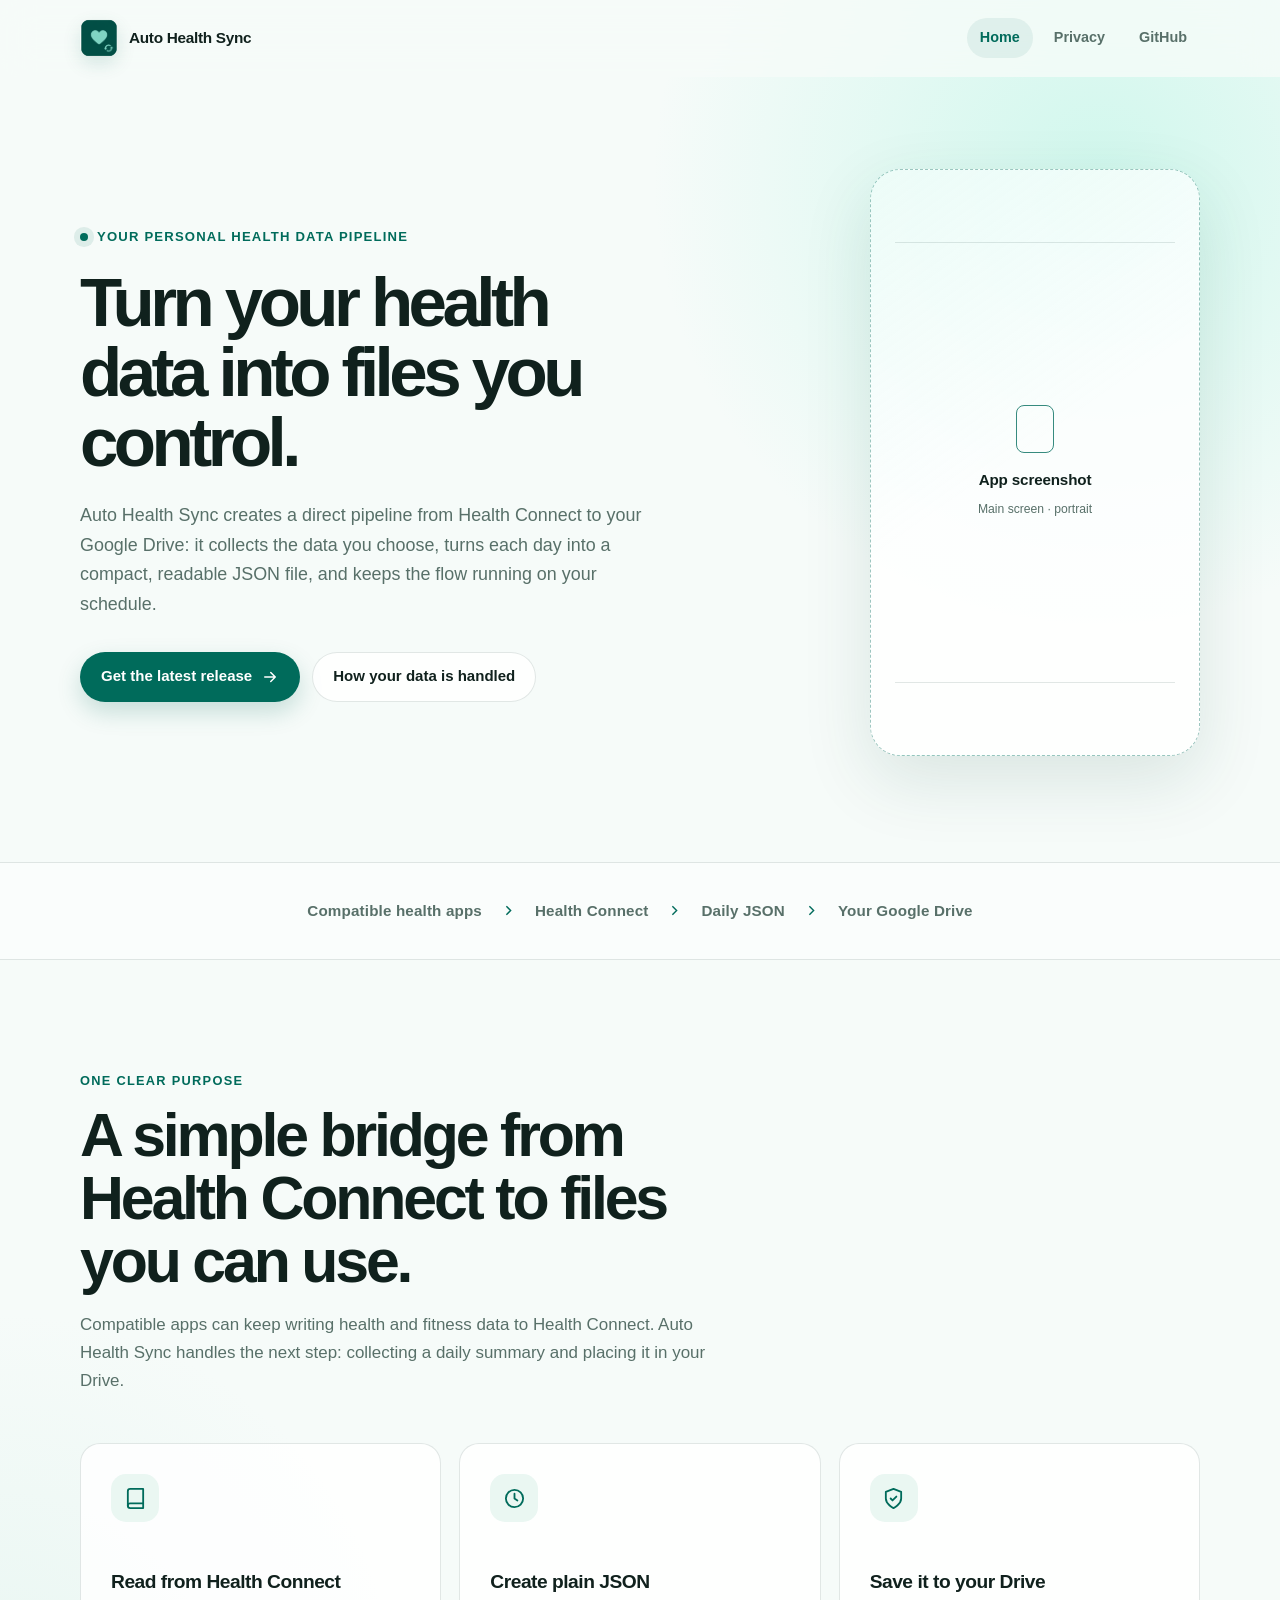
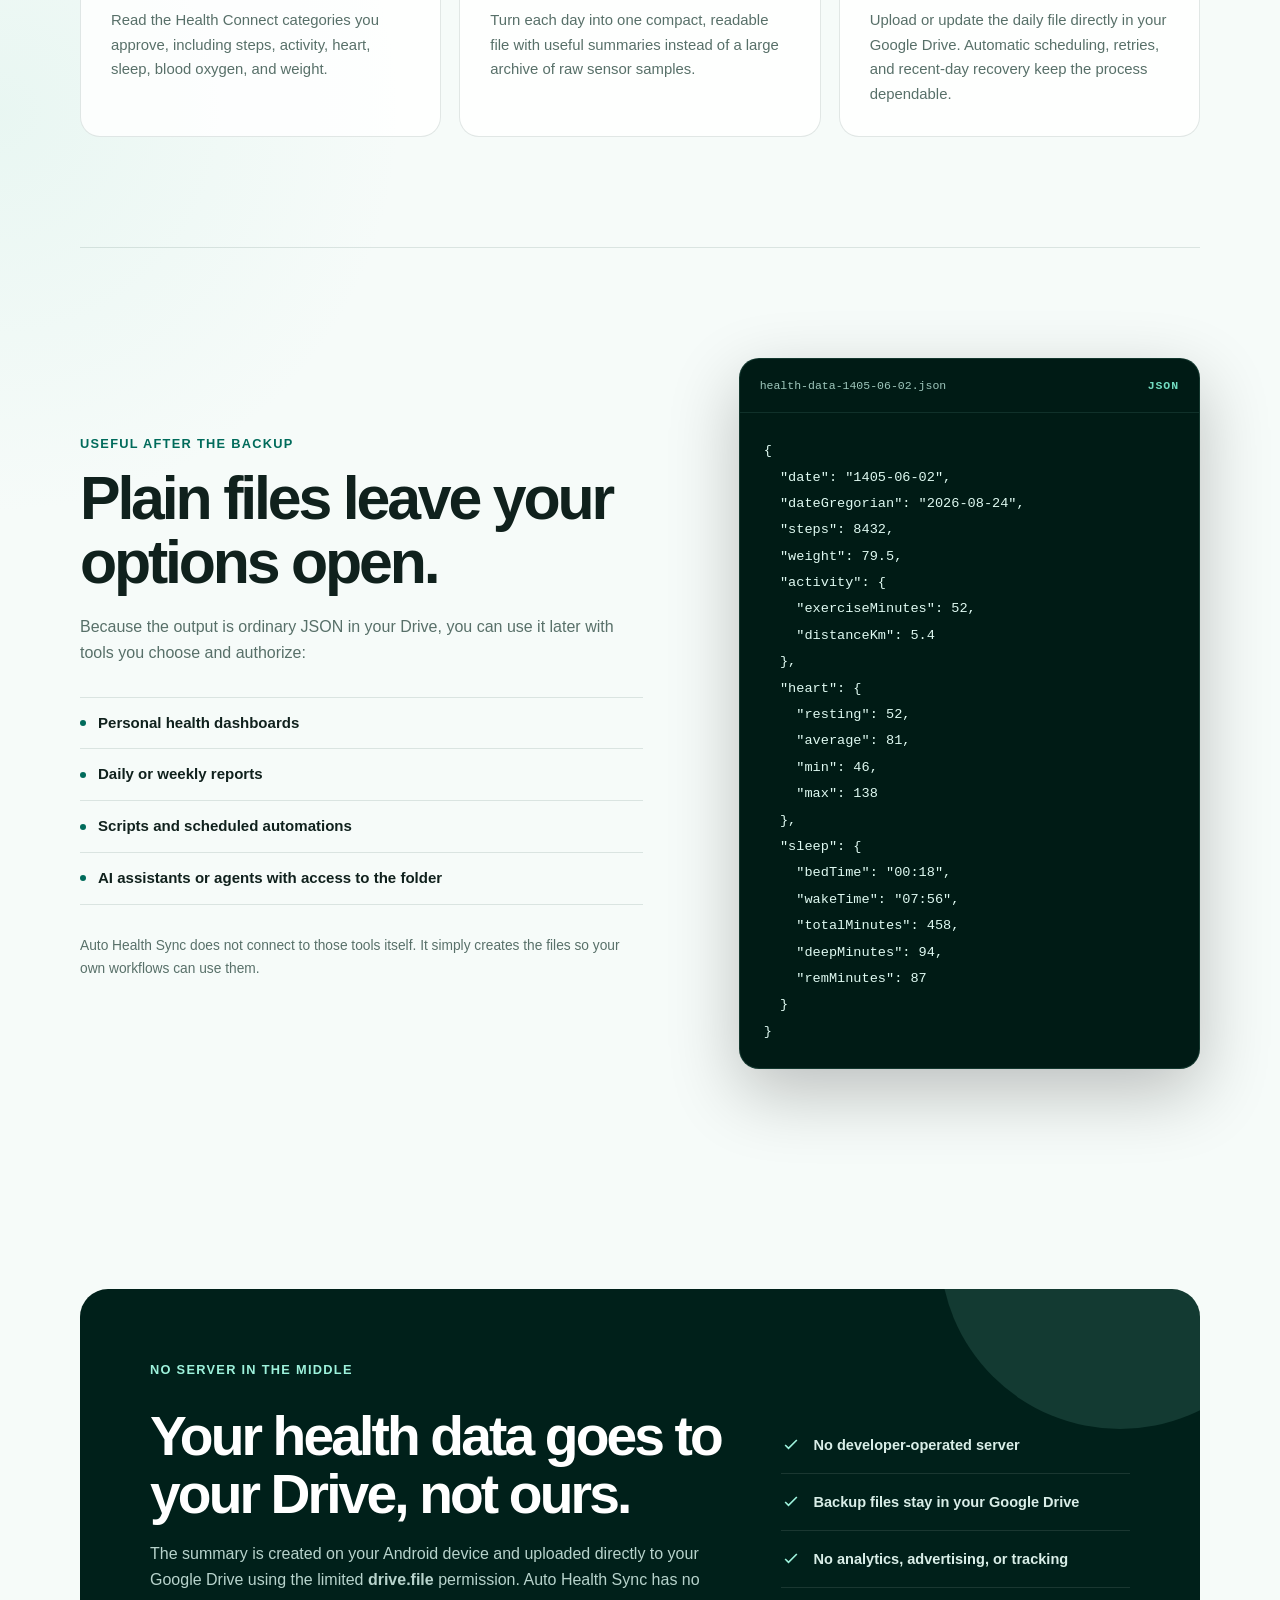
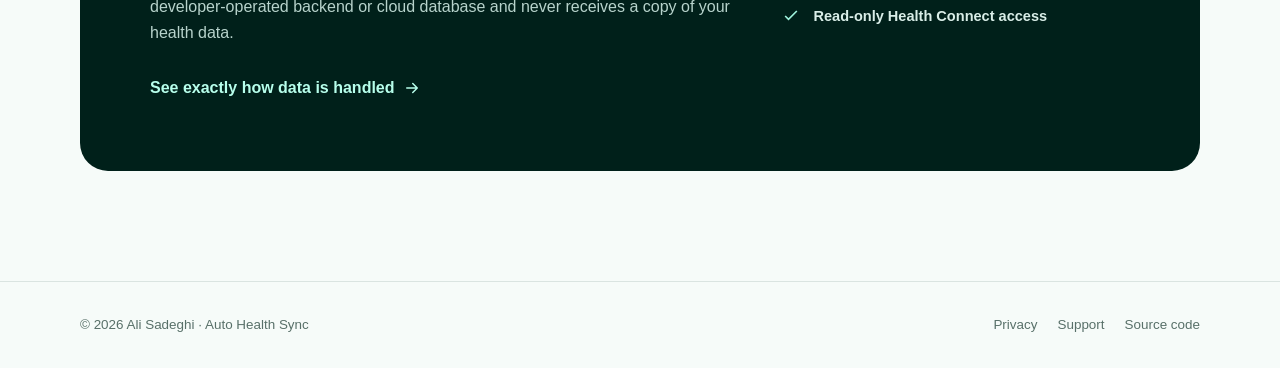
==== docs/index.html @ 701e74d9 "docs: add GitHub Pages site and public privacy policy" ====
<!doctype html>
<html lang="en">
  <head>
    <meta charset="utf-8">
    <meta name="viewport" content="width=device-width, initial-scale=1">
    <meta name="theme-color" content="#006b5b">
    <meta name="description" content="Auto Health Sync is a personal health data pipeline that turns selected Health Connect data into daily JSON files in your Google Drive.">
    <meta property="og:title" content="Auto Health Sync">
    <meta property="og:description" content="A personal health data pipeline from Health Connect to daily JSON files in your Google Drive.">
    <meta property="og:type" content="website">
    <meta property="og:url" content="https://ali-sdg90.github.io/auto-health-sync/">
    <link rel="canonical" href="https://ali-sdg90.github.io/auto-health-sync/">
    <link rel="icon" href="./assets/app-icon.png" type="image/png">
    <link rel="stylesheet" href="./assets/styles.css">
    <title>Auto Health Sync · Personal Health Data Pipeline</title>
  </head>
  <body>
    <header class="site-header">
      <nav class="nav" aria-label="Main navigation">
        <a class="brand" href="./" aria-label="Auto Health Sync home">
          <img src="./assets/app-icon.png" alt="" width="38" height="38">
          <span>Auto Health Sync</span>
        </a>
        <div class="nav-links">
          <a href="./" aria-current="page">Home</a>
          <a href="./privacy/">Privacy</a>
          <a href="https://github.com/Ali-Sdg90/auto-health-sync" target="_blank" rel="noopener noreferrer">GitHub</a>
        </div>
      </nav>
    </header>

    <main>
      <section class="hero container">
        <div class="hero-copy">
          <p class="eyebrow">Your personal health data pipeline</p>
          <h1>Turn your health data into files you control.</h1>
          <p>Auto Health Sync creates a direct pipeline from Health Connect to your Google Drive: it collects the data you choose, turns each day into a compact, readable JSON file, and keeps the flow running on your schedule.</p>
          <div class="actions">
            <a class="button button-primary" href="https://github.com/Ali-Sdg90/auto-health-sync/releases/latest">
              Get the latest release
              <svg aria-hidden="true" viewBox="0 0 24 24" fill="none" stroke="currentColor" stroke-width="2" stroke-linecap="round" stroke-linejoin="round">
                <path d="M5 12h14M13 6l6 6-6 6"/>
              </svg>
            </a>
            <a class="button button-secondary" href="./privacy/">How your data is handled</a>
          </div>
        </div>

        <div class="screenshot-stage">
          <!-- Screenshot placeholder: replace .screenshot-placeholder with a portrait PNG of the real app main screen showing Health Connect and Google Drive connected, Next Backup, Report date, Back up now, and Recent Activity. Prefer an uncropped 1080 × 2400 screenshot with no device mockup. -->
          <div class="screenshot-placeholder" role="img" aria-label="Reserved space for a future screenshot of the app's main screen">
            <div class="placeholder-content">
              <span class="placeholder-mark" aria-hidden="true"></span>
              <strong>App screenshot</strong>
              <span>Main screen · portrait</span>
            </div>
          </div>
          <!-- <p class="screenshot-caption">A real product screenshot will go here.</p> -->
        </div>
      </section>

      <div class="pipeline" aria-label="Personal health data pipeline">
        <div class="pipeline-inner container">
          <span>Compatible health apps</span>
          <svg aria-hidden="true" viewBox="0 0 24 24" fill="none" stroke="currentColor" stroke-width="2"><path d="m9 18 6-6-6-6"/></svg>
          <span>Health Connect</span>
          <svg aria-hidden="true" viewBox="0 0 24 24" fill="none" stroke="currentColor" stroke-width="2"><path d="m9 18 6-6-6-6"/></svg>
          <span>Daily JSON</span>
          <svg aria-hidden="true" viewBox="0 0 24 24" fill="none" stroke="currentColor" stroke-width="2"><path d="m9 18 6-6-6-6"/></svg>
          <span>Your Google Drive</span>
        </div>
      </div>

      <section class="section container" id="features">
        <p class="section-kicker">One clear purpose</p>
        <h2>A simple bridge from Health Connect to files you can use.</h2>
        <p class="section-lead">Compatible apps can keep writing health and fitness data to Health Connect. Auto Health Sync handles the next step: collecting a daily summary and placing it in your Drive.</p>
        <div class="feature-grid">
          <article class="feature-card">
            <span class="feature-card-icon">
              <svg aria-hidden="true" viewBox="0 0 24 24" fill="none" stroke="currentColor" stroke-width="1.9" stroke-linecap="round" stroke-linejoin="round">
                <path d="M4 19.5A2.5 2.5 0 0 1 6.5 17H20"/><path d="M6.5 2H20v20H6.5A2.5 2.5 0 0 1 4 19.5v-15A2.5 2.5 0 0 1 6.5 2Z"/>
              </svg>
            </span>
            <h3>Read from Health Connect</h3>
            <p>Read the Health Connect categories you approve, including steps, activity, heart, sleep, blood oxygen, and weight.</p>
          </article>
          <article class="feature-card">
            <span class="feature-card-icon">
              <svg aria-hidden="true" viewBox="0 0 24 24" fill="none" stroke="currentColor" stroke-width="1.9" stroke-linecap="round" stroke-linejoin="round">
                <circle cx="12" cy="12" r="9"/><path d="M12 7v5l3 2"/>
              </svg>
            </span>
            <h3>Create plain JSON</h3>
            <p>Turn each day into one compact, readable file with useful summaries instead of a large archive of raw sensor samples.</p>
          </article>
          <article class="feature-card">
            <span class="feature-card-icon">
              <svg aria-hidden="true" viewBox="0 0 24 24" fill="none" stroke="currentColor" stroke-width="1.9" stroke-linecap="round" stroke-linejoin="round">
                <path d="M12 22s8-4 8-10V5l-8-3-8 3v7c0 6 8 10 8 10Z"/><path d="m9 12 2 2 4-4"/>
              </svg>
            </span>
            <h3>Save it to your Drive</h3>
            <p>Upload or update the daily file directly in your Google Drive. Automatic scheduling, retries, and recent-day recovery keep the process dependable.</p>
          </article>
        </div>
      </section>

      <section class="section utility-section container">
        <div class="utility-grid">
          <div class="utility-copy">
            <p class="section-kicker">Useful after the backup</p>
            <h2>Plain files leave your options open.</h2>
            <p>Because the output is ordinary JSON in your Drive, you can use it later with tools you choose and authorize:</p>
            <ul class="use-list">
              <li>Personal health dashboards</li>
              <li>Daily or weekly reports</li>
              <li>Scripts and scheduled automations</li>
              <li>AI assistants or agents with access to the folder</li>
            </ul>
            <p class="utility-note">Auto Health Sync does not connect to those tools itself. It simply creates the files so your own workflows can use them.</p>
          </div>
          <div class="json-window" aria-label="Example of a daily JSON backup">
            <div class="json-window-header">
              <span>health-data-1405-06-02.json</span>
              <span>JSON</span>
            </div>
            <pre><code>{
  "date": "1405-06-02",
  "dateGregorian": "2026-08-24",
  "steps": 8432,
  "weight": 79.5,
  "activity": {
    "exerciseMinutes": 52,
    "distanceKm": 5.4
  },
  "heart": {
    "resting": 52,
    "average": 81,
    "min": 46,
    "max": 138
  },
  "sleep": {
    "bedTime": "00:18",
    "wakeTime": "07:56",
    "totalMinutes": 458,
    "deepMinutes": 94,
    "remMinutes": 87
  }
}</code></pre>
          </div>
        </div>
      </section>

      <section class="section container">
        <div class="privacy-callout">
          <div>
            <p class="section-kicker">No server in the middle</p>
            <h2>Your health data goes to your Drive, not ours.</h2>
            <p>The summary is created on your Android device and uploaded directly to your Google Drive using the limited <strong>drive.file</strong> permission. Auto Health Sync has no developer-operated backend or cloud database and never receives a copy of your health data.</p>
            <a class="text-link" href="./privacy/">
              See exactly how data is handled
              <svg aria-hidden="true" viewBox="0 0 24 24" fill="none" stroke="currentColor" stroke-width="2" stroke-linecap="round" stroke-linejoin="round">
                <path d="M5 12h14M13 6l6 6-6 6"/>
              </svg>
            </a>
          </div>
          <div class="privacy-points" aria-label="Privacy highlights">
            <div class="privacy-point">
              <svg aria-hidden="true" viewBox="0 0 24 24" fill="none" stroke="currentColor" stroke-width="2"><path d="m5 12 4 4L19 6"/></svg>
              No developer-operated server
            </div>
            <div class="privacy-point">
              <svg aria-hidden="true" viewBox="0 0 24 24" fill="none" stroke="currentColor" stroke-width="2"><path d="m5 12 4 4L19 6"/></svg>
              Backup files stay in your Google Drive
            </div>
            <div class="privacy-point">
              <svg aria-hidden="true" viewBox="0 0 24 24" fill="none" stroke="currentColor" stroke-width="2"><path d="m5 12 4 4L19 6"/></svg>
              No analytics, advertising, or tracking
            </div>
            <div class="privacy-point">
              <svg aria-hidden="true" viewBox="0 0 24 24" fill="none" stroke="currentColor" stroke-width="2"><path d="m5 12 4 4L19 6"/></svg>
              Read-only Health Connect access
            </div>
          </div>
        </div>
      </section>
    </main>

    <footer class="site-footer">
      <div class="footer-inner container">
        <span>© 2026 Ali Sadeghi · Auto Health Sync</span>
        <div class="footer-links">
          <a href="./privacy/">Privacy</a>
          <a href="mailto:ali.sdg.dev90@gmail.com">Support</a>
          <a href="https://github.com/Ali-Sdg90/auto-health-sync">Source code</a>
        </div>
      </div>
    </footer>
  </body>
</html>
---- docs/assets/styles.css ----
:root {
  color-scheme: light dark;
  --bg: #f6fbf9;
  --surface: rgba(255, 255, 255, 0.82);
  --surface-solid: #ffffff;
  --surface-soft: #eaf7f2;
  --text: #10211d;
  --muted: #587069;
  --line: rgba(16, 60, 50, 0.12);
  --primary: #006b5b;
  --primary-strong: #004f43;
  --primary-soft: #9df2dc;
  --primary-wash: rgba(0, 107, 91, 0.08);
  --ink: #00201a;
  --success: #16705e;
  --shadow: 0 24px 70px rgba(16, 72, 59, 0.12);
  --radius-lg: 28px;
  --radius-md: 20px;
  --radius-sm: 14px;
  --content: 1120px;
}

* {
  box-sizing: border-box;
}

html {
  scroll-behavior: smooth;
}

body {
  min-width: 320px;
  margin: 0;
  background:
    radial-gradient(circle at 86% 5%, rgba(157, 242, 220, 0.42), transparent 28rem),
    radial-gradient(circle at 0 48%, rgba(190, 232, 220, 0.24), transparent 25rem),
    var(--bg);
  color: var(--text);
  font-family: Inter, ui-sans-serif, -apple-system, BlinkMacSystemFont, "Segoe UI", sans-serif;
  font-size: 16px;
  line-height: 1.65;
  text-rendering: optimizeLegibility;
  -webkit-font-smoothing: antialiased;
}

a {
  color: inherit;
  text-decoration: none;
}

a:focus-visible,
button:focus-visible {
  outline: 3px solid rgba(0, 107, 91, 0.28);
  outline-offset: 3px;
}

img,
svg {
  display: block;
}

.site-header {
  position: sticky;
  z-index: 10;
  top: 0;
  border-bottom: 1px solid transparent;
  background: rgba(246, 251, 249, 0.78);
  backdrop-filter: blur(18px);
  -webkit-backdrop-filter: blur(18px);
}

.nav {
  display: flex;
  width: min(calc(100% - 40px), var(--content));
  min-height: 76px;
  margin: 0 auto;
  align-items: center;
  justify-content: space-between;
}

.brand {
  display: inline-flex;
  align-items: center;
  gap: 11px;
  font-size: 0.96rem;
  font-weight: 750;
  letter-spacing: -0.02em;
}

.brand img {
  width: 38px;
  height: 38px;
  border-radius: 11px;
  box-shadow: 0 7px 18px rgba(0, 107, 91, 0.14);
}

.nav-links {
  display: flex;
  align-items: center;
  gap: 8px;
}

.nav-links a {
  border-radius: 999px;
  color: var(--muted);
  font-size: 0.9rem;
  font-weight: 650;
  padding: 8px 13px;
  transition: background 160ms ease, color 160ms ease;
}

.nav-links a:hover,
.nav-links a[aria-current="page"] {
  background: rgba(0, 107, 91, 0.08);
  color: var(--primary);
}

main {
  overflow: clip;
}

.container {
  width: min(calc(100% - 40px), var(--content));
  margin-inline: auto;
}

.hero {
  display: grid;
  min-height: 680px;
  padding-block: 92px 106px;
  align-items: center;
  gap: 72px;
  grid-template-columns: minmax(0, 1.08fr) minmax(360px, 0.92fr);
}

.eyebrow {
  display: inline-flex;
  margin: 0 0 20px;
  align-items: center;
  gap: 9px;
  color: var(--primary);
  font-size: 0.82rem;
  font-weight: 800;
  letter-spacing: 0.09em;
  text-transform: uppercase;
}

.eyebrow::before {
  width: 8px;
  height: 8px;
  border-radius: 50%;
  background: var(--primary);
  box-shadow: 0 0 0 6px rgba(0, 107, 91, 0.1);
  content: "";
}

h1,
h2,
h3,
p {
  margin-top: 0;
}

h1 {
  max-width: 760px;
  margin-bottom: 24px;
  font-size: clamp(3.2rem, 7.1vw, 6.1rem);
  font-weight: 780;
  letter-spacing: -0.066em;
  line-height: 0.97;
}

.hero h1 {
  font-size: clamp(2.7rem, 5.4vw, 5rem);
  line-height: 1.01;
}

.hero-copy > p:not(.eyebrow) {
  max-width: 610px;
  margin-bottom: 32px;
  color: var(--muted);
  font-size: clamp(1.05rem, 1.4vw, 1.22rem);
}

.actions {
  display: flex;
  flex-wrap: wrap;
  gap: 12px;
}

.button {
  display: inline-flex;
  min-height: 50px;
  border: 1px solid transparent;
  border-radius: 999px;
  align-items: center;
  justify-content: center;
  gap: 9px;
  font-size: 0.94rem;
  font-weight: 740;
  padding: 0 20px;
  transition: transform 160ms ease, box-shadow 160ms ease, background 160ms ease;
}

.button:hover {
  transform: translateY(-2px);
}

.button-primary {
  background: var(--primary);
  box-shadow: 0 10px 24px rgba(0, 107, 91, 0.2);
  color: #ffffff;
}

.button-primary:hover {
  background: var(--primary-strong);
  box-shadow: 0 13px 28px rgba(0, 107, 91, 0.26);
}

.button-secondary {
  border-color: var(--line);
  background: var(--surface);
  color: var(--text);
}

.button svg,
.text-link svg {
  width: 18px;
  height: 18px;
}

.screenshot-stage {
  width: min(100%, 380px);
  margin-left: auto;
}

.screenshot-placeholder {
  position: relative;
  overflow: hidden;
  display: grid;
  width: min(100%, 330px);
  aspect-ratio: 9 / 16;
  margin-left: auto;
  border: 1px dashed rgba(0, 107, 91, 0.38);
  border-radius: 30px;
  background:
    linear-gradient(145deg, rgba(157, 242, 220, 0.15), transparent 48%),
    var(--surface);
  box-shadow: var(--shadow);
  place-items: center;
}

.screenshot-placeholder::before,
.screenshot-placeholder::after {
  position: absolute;
  right: 24px;
  left: 24px;
  height: 1px;
  background: var(--line);
  content: "";
}

.screenshot-placeholder::before {
  top: 72px;
}

.screenshot-placeholder::after {
  bottom: 72px;
}

.placeholder-content {
  display: grid;
  justify-items: center;
  color: var(--muted);
  gap: 7px;
  text-align: center;
}

.placeholder-mark {
  display: block;
  width: 38px;
  height: 48px;
  margin-bottom: 7px;
  border: 1.5px solid var(--primary);
  border-radius: 8px;
  opacity: 0.78;
}

.placeholder-content strong {
  color: var(--text);
  font-size: 0.95rem;
  letter-spacing: -0.01em;
}

.placeholder-content span:last-child {
  font-size: 0.76rem;
}

.screenshot-caption {
  width: min(100%, 330px);
  margin: 14px 0 0 auto;
  color: var(--muted);
  font-size: 0.76rem;
  text-align: center;
}

.pipeline {
  border-block: 1px solid var(--line);
  background: rgba(255, 255, 255, 0.36);
}

.pipeline-inner {
  display: flex;
  min-height: 96px;
  align-items: center;
  justify-content: center;
  gap: 18px;
  color: var(--muted);
  font-size: clamp(0.78rem, 1.3vw, 0.95rem);
  font-weight: 750;
  letter-spacing: 0.01em;
}

.pipeline-inner svg {
  width: 17px;
  height: 17px;
  color: var(--primary);
}

.section {
  padding-block: 110px;
}

.section-kicker {
  margin-bottom: 13px;
  color: var(--primary);
  font-size: 0.8rem;
  font-weight: 800;
  letter-spacing: 0.1em;
  text-transform: uppercase;
}

.section h2 {
  max-width: 650px;
  margin-bottom: 18px;
  font-size: clamp(2.1rem, 4.8vw, 3.8rem);
  font-weight: 760;
  letter-spacing: -0.052em;
  line-height: 1.04;
}

.section-lead {
  max-width: 640px;
  margin-bottom: 48px;
  color: var(--muted);
  font-size: 1.06rem;
}

.feature-grid {
  display: grid;
  gap: 18px;
  grid-template-columns: repeat(3, 1fr);
}

.feature-card {
  min-height: 285px;
  border: 1px solid var(--line);
  border-radius: var(--radius-md);
  background: var(--surface);
  padding: 30px;
  transition: border 160ms ease, transform 160ms ease, box-shadow 160ms ease;
}

.feature-card:hover {
  border-color: rgba(0, 107, 91, 0.24);
  box-shadow: 0 18px 44px rgba(19, 77, 64, 0.08);
  transform: translateY(-4px);
}

.feature-card-icon {
  display: grid;
  width: 48px;
  height: 48px;
  margin-bottom: 44px;
  border-radius: 15px;
  background: var(--surface-soft);
  color: var(--primary);
  place-items: center;
}

.feature-card-icon svg {
  width: 23px;
  height: 23px;
}

.feature-card h3 {
  margin-bottom: 10px;
  font-size: 1.2rem;
  letter-spacing: -0.025em;
}

.feature-card p {
  margin: 0;
  color: var(--muted);
  font-size: 0.93rem;
}

.utility-section {
  border-top: 1px solid var(--line);
}

.utility-grid {
  display: grid;
  align-items: center;
  gap: clamp(48px, 8vw, 96px);
  grid-template-columns: minmax(0, 1fr) minmax(380px, 0.82fr);
}

.utility-copy h2 {
  margin-bottom: 20px;
}

.utility-copy > p:not(.section-kicker) {
  max-width: 610px;
  color: var(--muted);
}

.use-list {
  max-width: 590px;
  margin: 30px 0;
  border-top: 1px solid var(--line);
  list-style: none;
  padding: 0;
}

.use-list li {
  display: flex;
  border-bottom: 1px solid var(--line);
  align-items: center;
  gap: 12px;
  color: var(--text);
  font-size: 0.94rem;
  font-weight: 650;
  padding: 13px 0;
}

.use-list li::before {
  width: 6px;
  height: 6px;
  flex: 0 0 auto;
  border-radius: 50%;
  background: var(--primary);
  content: "";
}

.utility-note {
  font-size: 0.86rem;
}

.json-window {
  overflow: hidden;
  border: 1px solid rgba(157, 242, 220, 0.13);
  border-radius: 20px;
  background: #001b15;
  box-shadow: 0 24px 70px rgba(0, 0, 0, 0.24);
  color: #dffaf2;
}

.json-window-header {
  display: flex;
  min-height: 54px;
  border-bottom: 1px solid rgba(157, 242, 220, 0.1);
  align-items: center;
  justify-content: space-between;
  gap: 16px;
  color: #9ec7bc;
  font-family: ui-monospace, SFMono-Regular, Menlo, Consolas, monospace;
  font-size: 0.72rem;
  padding: 0 20px;
}

.json-window-header span:last-child {
  color: #72dcc2;
  font-weight: 750;
  letter-spacing: 0.08em;
}

.json-window pre {
  overflow-x: auto;
  margin: 0;
  padding: 24px;
}

.json-window code {
  color: #dffaf2;
  font-family: ui-monospace, SFMono-Regular, Menlo, Consolas, monospace;
  font-size: 0.85rem;
  line-height: 1.75;
}

.privacy-callout {
  position: relative;
  overflow: hidden;
  display: grid;
  border-radius: var(--radius-lg);
  background: var(--ink);
  color: #effffb;
  gap: 48px;
  grid-template-columns: minmax(0, 1.25fr) minmax(300px, 0.75fr);
  padding: clamp(38px, 6vw, 70px);
}

.privacy-callout::after {
  position: absolute;
  width: 360px;
  height: 360px;
  top: -220px;
  right: -100px;
  border-radius: 50%;
  background: rgba(157, 242, 220, 0.12);
  content: "";
}

.privacy-callout .section-kicker {
  color: #9df2dc;
}

.privacy-callout h2 {
  margin-bottom: 18px;
  color: #ffffff;
  font-size: clamp(2rem, 4.5vw, 3.45rem);
}

.privacy-callout p {
  max-width: 620px;
  margin-bottom: 28px;
  color: #b7d3cc;
}

.text-link {
  display: inline-flex;
  align-items: center;
  gap: 8px;
  color: #b7ffec;
  font-weight: 760;
}

.text-link:hover {
  color: #ffffff;
}

.privacy-points {
  position: relative;
  z-index: 1;
  display: grid;
  align-content: center;
  gap: 16px;
}

.privacy-point {
  display: flex;
  border-bottom: 1px solid rgba(255, 255, 255, 0.1);
  align-items: center;
  gap: 13px;
  padding-bottom: 16px;
  color: #d9eee8;
  font-size: 0.91rem;
  font-weight: 650;
}

.privacy-point:last-child {
  border-bottom: 0;
  padding-bottom: 0;
}

.privacy-point svg {
  width: 20px;
  height: 20px;
  flex: 0 0 auto;
  color: #9df2dc;
}

.site-footer {
  border-top: 1px solid var(--line);
  padding-block: 32px;
}

.footer-inner {
  display: flex;
  align-items: center;
  justify-content: space-between;
  gap: 24px;
  color: var(--muted);
  font-size: 0.84rem;
}

.footer-links {
  display: flex;
  flex-wrap: wrap;
  gap: 20px;
}

.footer-links a:hover {
  color: var(--primary);
}

/* Privacy page */
.policy-hero {
  padding-block: 88px 58px;
  text-align: center;
}

.policy-hero .eyebrow {
  margin-inline: auto;
}

.policy-hero h1 {
  max-width: 850px;
  margin-inline: auto;
  font-size: clamp(3rem, 7vw, 5.7rem);
}

.policy-hero > p:not(.eyebrow) {
  max-width: 680px;
  margin: 0 auto 19px;
  color: var(--muted);
  font-size: 1.1rem;
}

.updated {
  color: var(--muted);
  font-size: 0.82rem;
  font-weight: 650;
}

.quick-facts {
  display: grid;
  margin: 0 auto 82px;
  border: 1px solid var(--line);
  border-radius: var(--radius-md);
  background: var(--surface);
  box-shadow: 0 16px 50px rgba(16, 72, 59, 0.07);
  grid-template-columns: repeat(4, 1fr);
}

.fact {
  border-right: 1px solid var(--line);
  padding: 25px 22px;
  text-align: center;
}

.fact:last-child {
  border-right: 0;
}

.fact strong {
  display: block;
  margin-bottom: 3px;
  font-size: 0.94rem;
  letter-spacing: -0.01em;
}

.fact span {
  color: var(--muted);
  font-size: 0.78rem;
}

.policy-layout {
  display: grid;
  padding-bottom: 112px;
  align-items: start;
  gap: 66px;
  grid-template-columns: 230px minmax(0, 720px);
  justify-content: center;
}

.policy-nav {
  position: sticky;
  top: 104px;
  display: grid;
  gap: 5px;
}

.policy-nav p {
  margin-bottom: 12px;
  color: var(--text);
  font-size: 0.76rem;
  font-weight: 800;
  letter-spacing: 0.09em;
  text-transform: uppercase;
}

.policy-nav a {
  position: relative;
  border-left: 2px solid var(--line);
  border-radius: 0 10px 10px 0;
  color: var(--muted);
  font-size: 0.83rem;
  padding: 5px 0 5px 15px;
  transition: background 160ms ease, border 160ms ease, color 160ms ease, transform 160ms ease;
}

.policy-nav a:hover,
.policy-nav a[aria-current="location"] {
  border-color: var(--primary);
  color: var(--primary);
}

.policy-nav a[aria-current="location"] {
  background: linear-gradient(90deg, var(--primary-wash), transparent 88%);
  box-shadow: inset 12px 0 24px -24px var(--primary);
  font-weight: 760;
  transform: translateX(4px);
}

.policy-content {
  min-width: 0;
}

.policy-summary {
  margin-bottom: 52px;
  border-left: 4px solid var(--primary);
  border-radius: 0 var(--radius-sm) var(--radius-sm) 0;
  background: var(--surface-soft);
  padding: 25px 28px;
}

.policy-summary p {
  margin: 0;
  color: var(--text);
  font-size: 1rem;
  font-weight: 560;
}

.policy-section {
  scroll-margin-top: 108px;
  margin-bottom: 50px;
}

.policy-section h2 {
  margin-bottom: 15px;
  font-size: clamp(1.45rem, 3vw, 2rem);
  font-weight: 760;
  letter-spacing: -0.035em;
}

.policy-section p,
.policy-section li {
  color: var(--muted);
  font-size: 0.97rem;
}

.policy-section p:last-child,
.policy-section ul:last-child {
  margin-bottom: 0;
}

.policy-section ul {
  margin: 14px 0 20px;
  padding-left: 21px;
}

.policy-section li {
  margin-bottom: 8px;
  padding-left: 4px;
}

.policy-section strong {
  color: var(--text);
}

.policy-section a,
.contact-card a {
  color: var(--primary);
  font-weight: 680;
  text-decoration: underline;
  text-decoration-color: rgba(0, 107, 91, 0.28);
  text-underline-offset: 3px;
}

.policy-section a:hover,
.contact-card a:hover {
  text-decoration-color: currentColor;
}

.contact-card {
  border: 1px solid var(--line);
  border-radius: var(--radius-md);
  background: var(--surface);
  padding: 28px;
}

.contact-card p {
  margin-bottom: 6px;
}

@media (prefers-color-scheme: dark) {
  :root {
    --bg: #020e0b;
    --surface: rgba(8, 30, 24, 0.84);
    --surface-solid: #0a211b;
    --surface-soft: #10362d;
    --text: #e7f5f0;
    --muted: #a2bab3;
    --line: rgba(196, 239, 227, 0.11);
    --primary: #72dcc2;
    --primary-strong: #9df2dc;
    --primary-soft: #165343;
    --primary-wash: rgba(114, 220, 194, 0.09);
    --ink: #001d17;
    --success: #8be8d0;
    --shadow: 0 28px 90px rgba(0, 0, 0, 0.48);
  }

  body {
    background:
      radial-gradient(ellipse 48rem 34rem at 86% -5%, rgba(18, 111, 88, 0.34), transparent 66%),
      radial-gradient(ellipse 42rem 50rem at -10% 45%, rgba(8, 77, 61, 0.18), transparent 68%),
      radial-gradient(circle at 55% 105%, rgba(24, 84, 68, 0.11), transparent 38rem),
      linear-gradient(160deg, #04140f 0%, #010c09 48%, #020f0c 100%);
  }

  .site-header {
    background: rgba(2, 14, 11, 0.82);
  }

  .button-primary {
    background: #72dcc2;
    color: #00201a;
  }

  .button-primary:hover {
    background: #9df2dc;
  }

  .screenshot-placeholder {
    border-color: rgba(114, 220, 194, 0.3);
    background:
      linear-gradient(145deg, rgba(25, 99, 80, 0.18), transparent 48%),
      rgba(8, 30, 24, 0.72);
  }

  .pipeline {
    background: rgba(14, 51, 41, 0.18);
  }

  .privacy-callout {
    border: 1px solid rgba(157, 242, 220, 0.1);
  }
}

@media (max-width: 900px) {
  .hero {
    min-height: auto;
    padding-block: 72px 90px;
    gap: 62px;
    grid-template-columns: 1fr;
  }

  .hero-copy {
    text-align: center;
  }

  .hero-copy .eyebrow,
  .hero-copy > p:not(.eyebrow) {
    margin-inline: auto;
  }

  .actions {
    justify-content: center;
  }

  .screenshot-stage {
    margin-inline: auto;
  }

  .screenshot-placeholder,
  .screenshot-caption {
    margin-inline: auto;
  }

  .feature-grid {
    grid-template-columns: 1fr;
  }

  .feature-card {
    min-height: 0;
  }

  .feature-card-icon {
    margin-bottom: 30px;
  }

  .utility-grid {
    grid-template-columns: 1fr;
  }

  .json-window {
    width: min(100%, 620px);
  }

  .privacy-callout {
    grid-template-columns: 1fr;
  }

  .quick-facts {
    grid-template-columns: repeat(2, 1fr);
  }

  .fact:nth-child(2) {
    border-right: 0;
  }

  .fact:nth-child(-n + 2) {
    border-bottom: 1px solid var(--line);
  }

  .policy-layout {
    max-width: 760px;
    grid-template-columns: 1fr;
  }

  .policy-nav {
    display: none;
  }
}

@media (max-width: 600px) {
  .nav,
  .container {
    width: min(calc(100% - 28px), var(--content));
  }

  .nav {
    min-height: 68px;
  }

  .brand span {
    display: none;
  }

  .brand img {
    width: 36px;
    height: 36px;
  }

  .nav-links {
    gap: 2px;
  }

  .nav-links a {
    font-size: 0.84rem;
    padding: 7px 10px;
  }

  .hero {
    padding-block: 58px 72px;
    gap: 50px;
  }

  .hero h1 {
    font-size: clamp(2.25rem, 10vw, 3.2rem);
    line-height: 1.05;
  }

  .button {
    width: 100%;
  }

  .pipeline-inner {
    display: grid;
    min-height: 0;
    gap: 9px;
    grid-template-columns: 1fr 1fr;
    padding-block: 20px;
  }

  .pipeline-inner span {
    border: 1px solid var(--line);
    border-radius: 10px;
    padding: 9px 8px;
    text-align: center;
  }

  .pipeline-inner svg {
    display: none;
  }

  .section {
    padding-block: 78px;
  }

  .section-lead {
    margin-bottom: 34px;
  }

  .feature-card {
    padding: 25px;
  }

  .privacy-callout {
    gap: 38px;
    border-radius: 22px;
    padding: 32px 25px;
  }

  .footer-inner {
    align-items: flex-start;
    flex-direction: column;
  }

  .policy-hero {
    padding-block: 62px 46px;
  }

  .quick-facts {
    margin-bottom: 62px;
    grid-template-columns: 1fr;
  }

  .fact,
  .fact:nth-child(2) {
    border-right: 0;
    border-bottom: 1px solid var(--line);
  }

  .fact:last-child {
    border-bottom: 0;
  }

  .policy-layout {
    padding-bottom: 78px;
  }

  .policy-summary {
    padding: 21px;
  }
}

@media (prefers-reduced-motion: reduce) {
  html {
    scroll-behavior: auto;
  }

  *,
  *::before,
  *::after {
    scroll-behavior: auto !important;
    transition-duration: 0.01ms !important;
  }
}
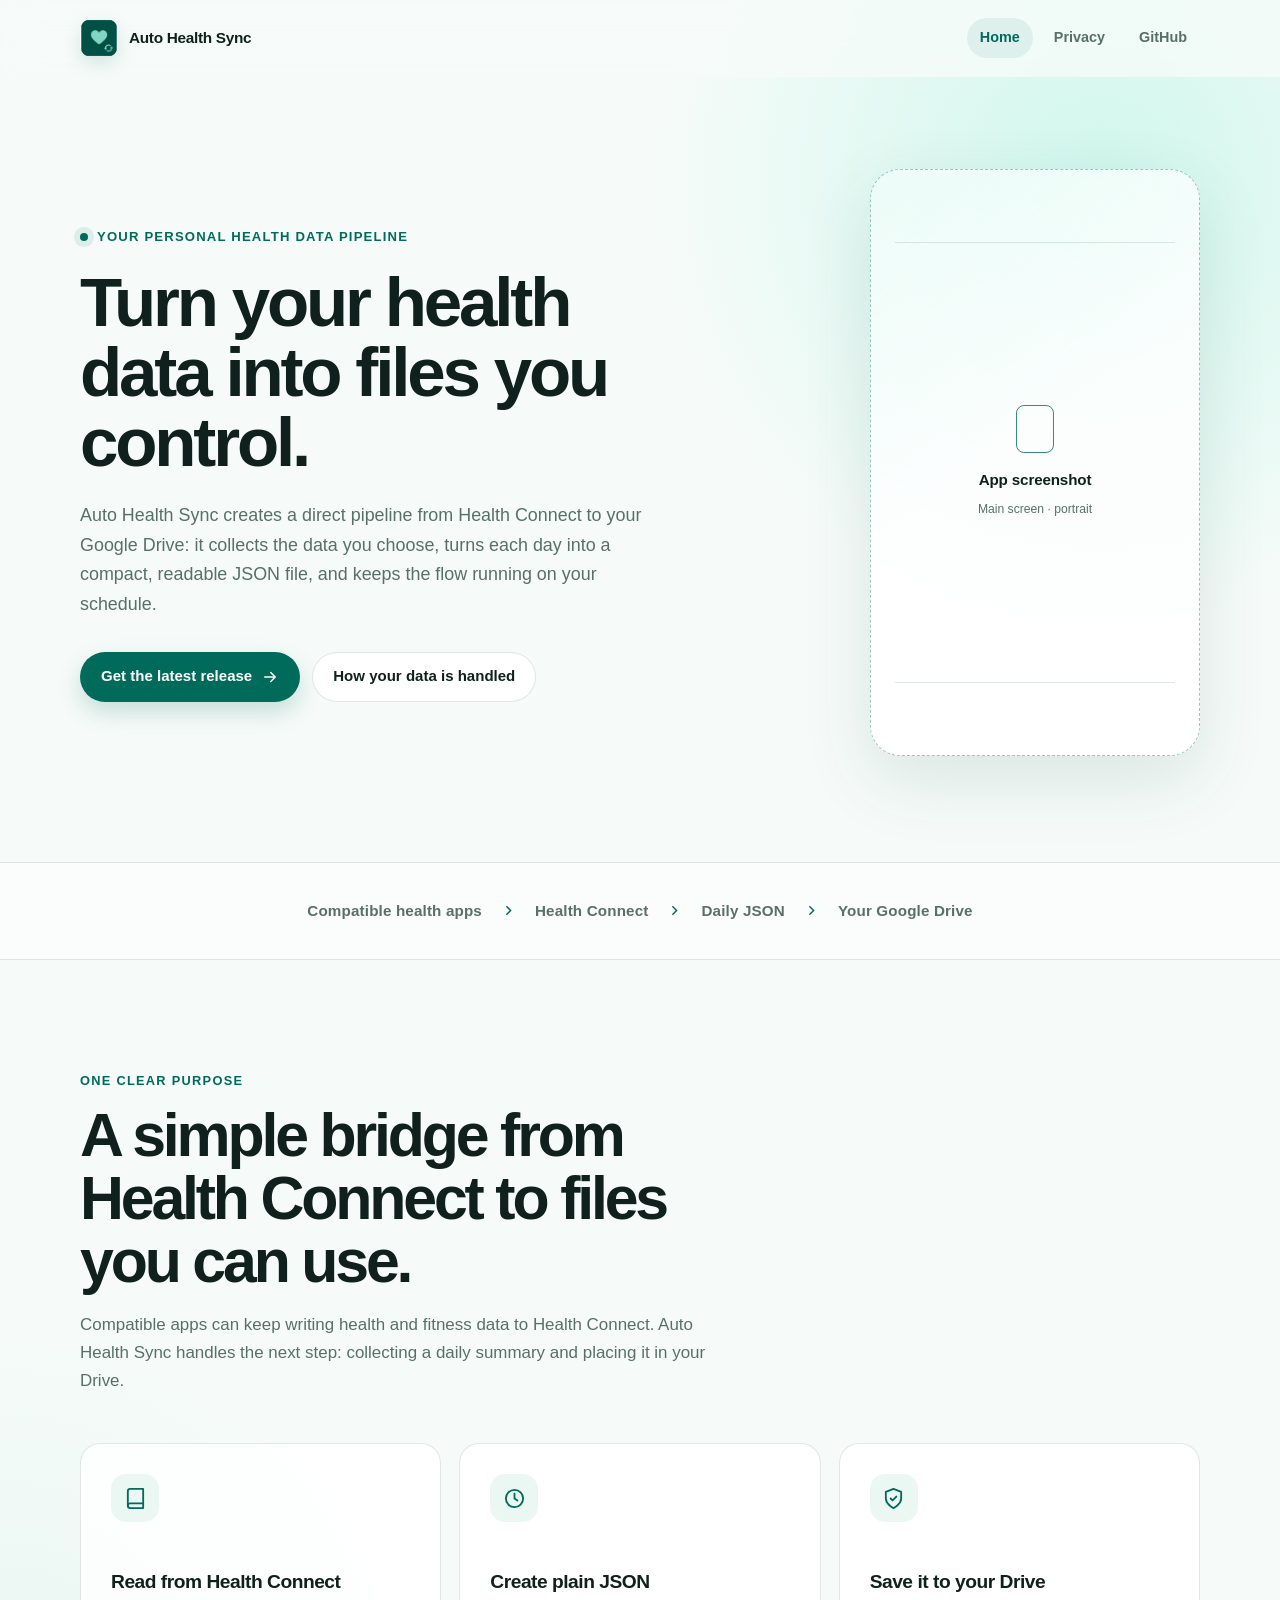
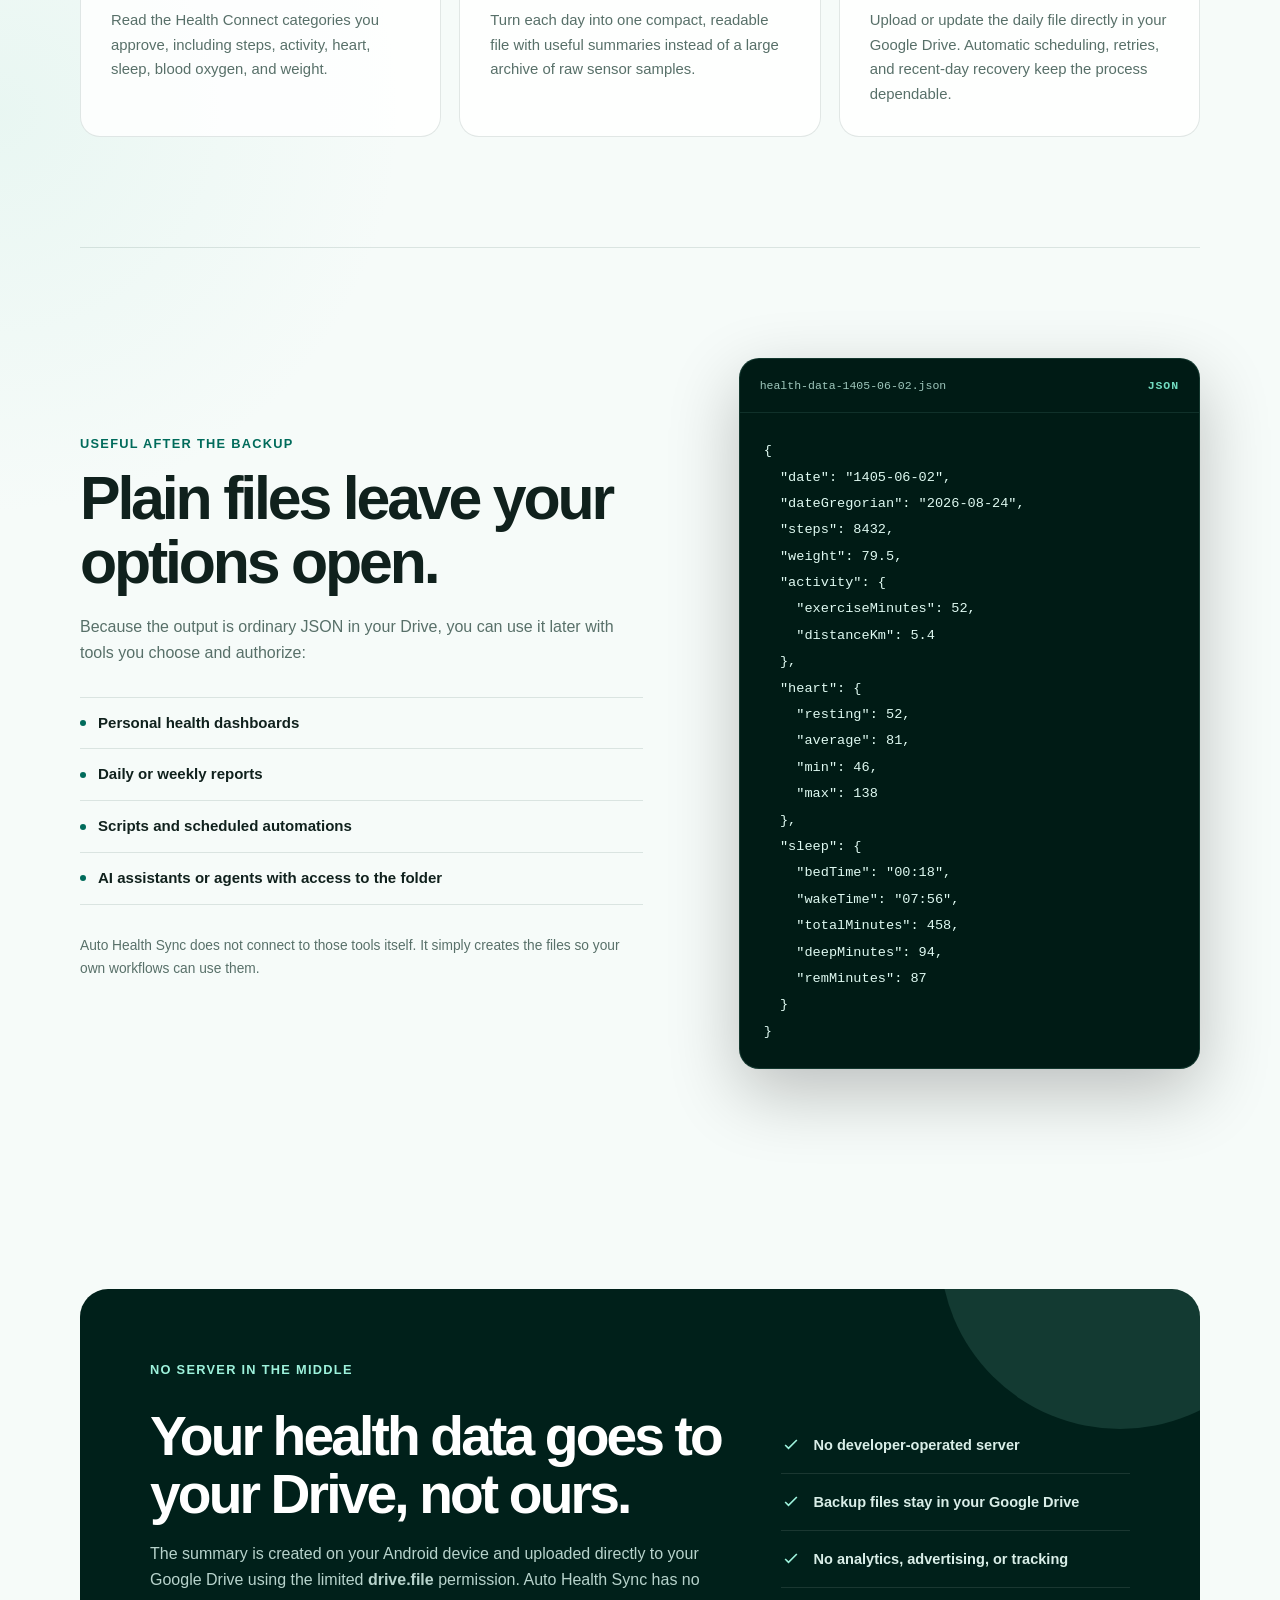
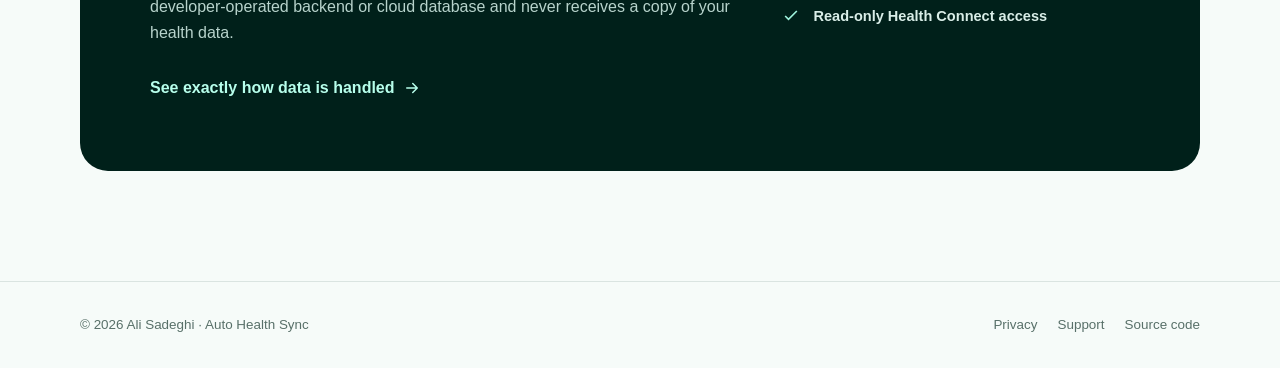
==== commit b089dc47: "docs: improve project SEO" ====
--- a/docs/index.html
+++ b/docs/index.html
@@ -6,19 +6,65 @@
     <meta name="theme-color" content="#006b5b">
     <meta name="description" content="Auto Health Sync is a personal health data pipeline that turns selected Health Connect data into daily JSON files in your Google Drive.">
     <meta property="og:title" content="Auto Health Sync">
+    <meta property="og:site_name" content="Auto Health Sync">
     <meta property="og:description" content="A personal health data pipeline from Health Connect to daily JSON files in your Google Drive.">
     <meta property="og:type" content="website">
-    <meta property="og:url" content="https://ali-sdg90.github.io/auto-health-sync/">
-    <link rel="canonical" href="https://ali-sdg90.github.io/auto-health-sync/">
-    <link rel="icon" href="./assets/app-icon.png" type="image/png">
+    <meta property="og:url" content="https://ali-sdg.is-a.dev/auto-health-sync/">
+    <meta property="og:image" content="https://ali-sdg.is-a.dev/auto-health-sync/assets/og-image.jpg">
+    <meta property="og:image:type" content="image/jpeg">
+    <meta property="og:image:width" content="1200">
+    <meta property="og:image:height" content="630">
+    <meta property="og:image:alt" content="Auto Health Sync personal health data pipeline">
+    <link rel="canonical" href="https://ali-sdg.is-a.dev/auto-health-sync/">
+    <link rel="icon" href="./assets/app-icon.webp" type="image/webp">
     <link rel="stylesheet" href="./assets/styles.css">
+    <link rel="describedby" href="/auto-health-sync/llms.txt">
+    <script type="application/ld+json">
+      {
+        "@context": "https://schema.org",
+        "@graph": [
+          {
+            "@type": "MobileApplication",
+            "@id": "https://ali-sdg.is-a.dev/auto-health-sync/#app",
+            "name": "Auto Health Sync",
+            "description": "A personal health data pipeline that turns selected Health Connect data into daily JSON files in the user's Google Drive.",
+            "url": "https://ali-sdg.is-a.dev/auto-health-sync/",
+            "image": "https://ali-sdg.is-a.dev/auto-health-sync/assets/og-image.jpg",
+            "operatingSystem": "Android",
+            "applicationCategory": "HealthApplication",
+            "author": {
+              "@type": "Person",
+              "name": "Ali Sadeghi",
+              "url": "https://ali-sdg.is-a.dev/"
+            },
+            "downloadUrl": "https://github.com/Ali-Sdg90/auto-health-sync/releases/latest",
+            "isAccessibleForFree": true,
+            "offers": {
+              "@type": "Offer",
+              "price": "0",
+              "priceCurrency": "USD",
+              "url": "https://github.com/Ali-Sdg90/auto-health-sync/releases/latest"
+            }
+          },
+          {
+            "@type": "SoftwareSourceCode",
+            "name": "Auto Health Sync source code",
+            "codeRepository": "https://github.com/Ali-Sdg90/auto-health-sync",
+            "programmingLanguage": "Kotlin",
+            "targetProduct": {
+              "@id": "https://ali-sdg.is-a.dev/auto-health-sync/#app"
+            }
+          }
+        ]
+      }
+    </script>
     <title>Auto Health Sync · Personal Health Data Pipeline</title>
   </head>
   <body>
     <header class="site-header">
       <nav class="nav" aria-label="Main navigation">
         <a class="brand" href="./" aria-label="Auto Health Sync home">
-          <img src="./assets/app-icon.png" alt="" width="38" height="38">
+          <img src="./assets/app-icon.webp" alt="" width="38" height="38">
           <span>Auto Health Sync</span>
         </a>
         <div class="nav-links">
--- a/docs/assets/styles.css
+++ b/docs/assets/styles.css
@@ -130,7 +130,7 @@
   padding-block: 92px 106px;
   align-items: center;
   gap: 72px;
-  grid-template-columns: minmax(0, 1.08fr) minmax(360px, 0.92fr);
+  grid-template-columns: minmax(0, 1.2fr) minmax(360px, 0.92fr);
 }
 
 .eyebrow {
@@ -166,7 +166,7 @@
   margin-bottom: 24px;
   font-size: clamp(3.2rem, 7.1vw, 6.1rem);
   font-weight: 780;
-  letter-spacing: -0.066em;
+  letter-spacing: -0.046em;
   line-height: 0.97;
 }
 
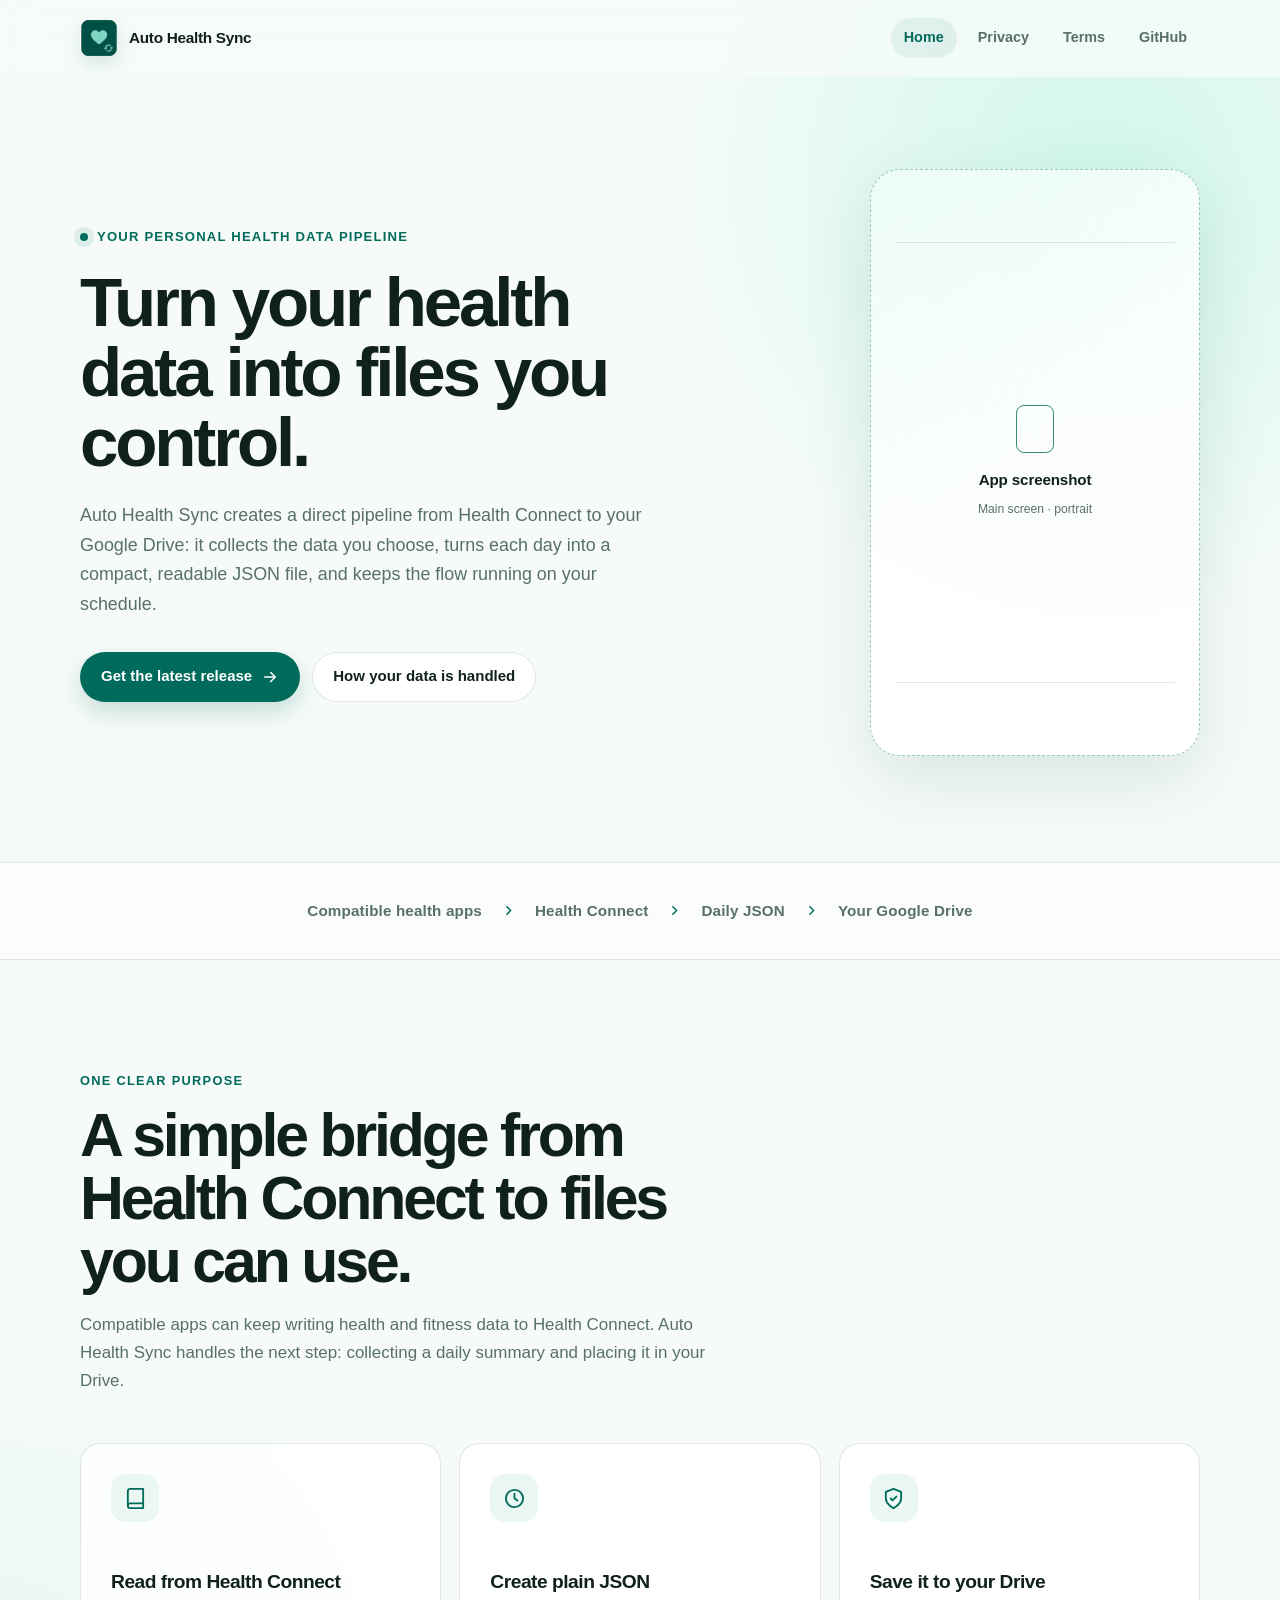
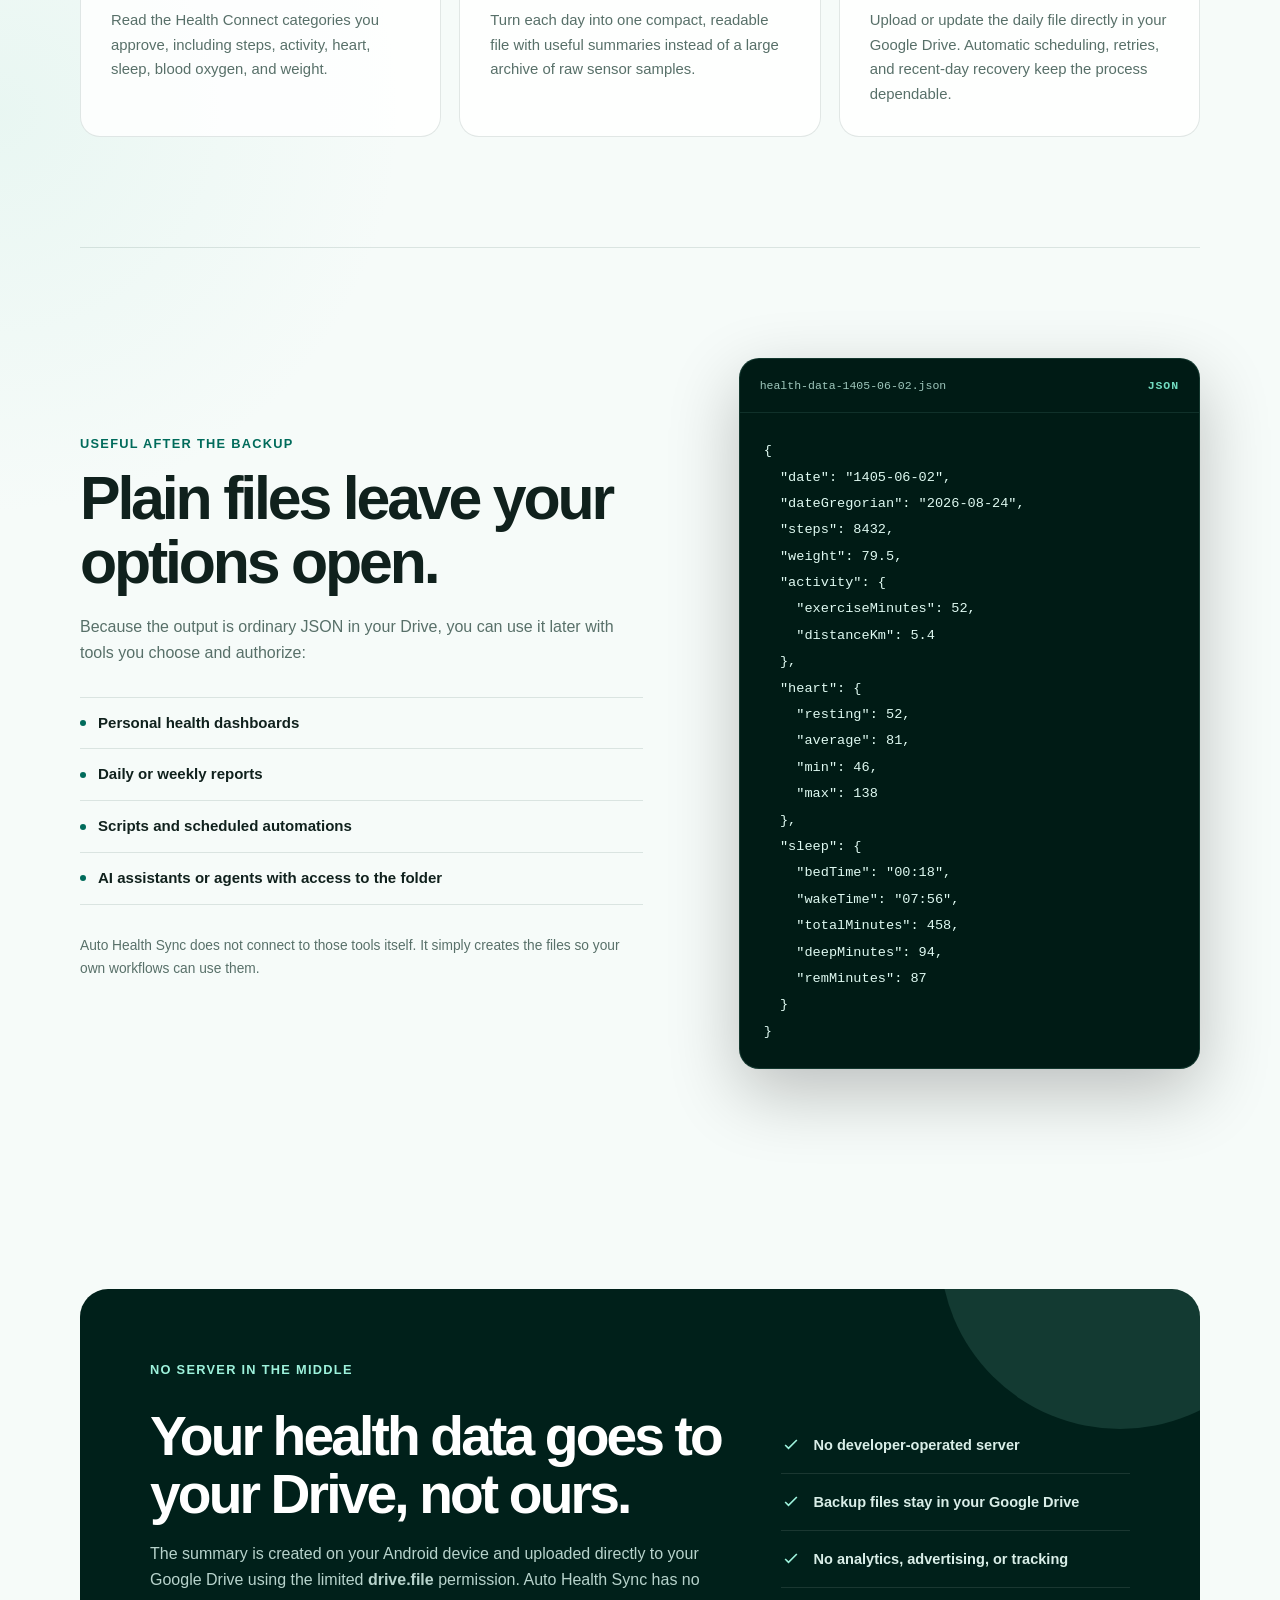
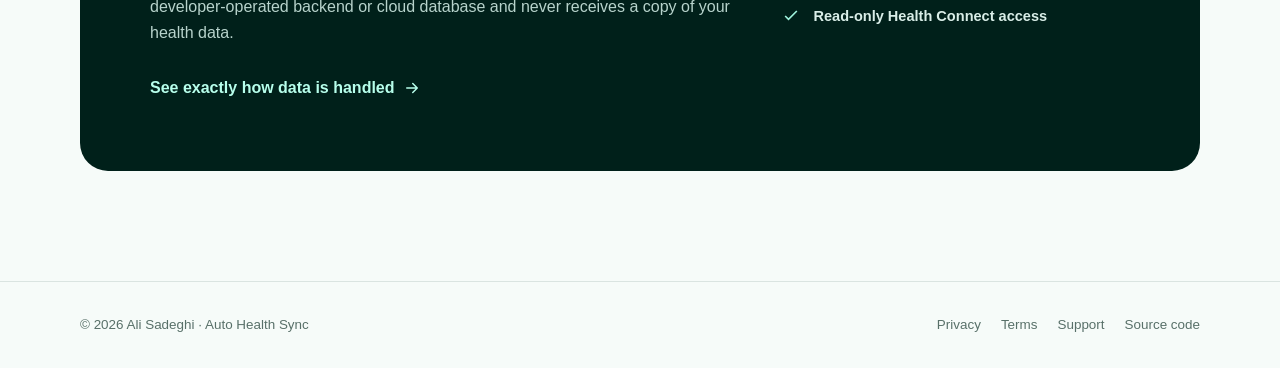
==== commit 6d513c2a: "docs: add term of service page to project" ====
--- a/docs/index.html
+++ b/docs/index.html
@@ -70,6 +70,7 @@
         <div class="nav-links">
           <a href="./" aria-current="page">Home</a>
           <a href="./privacy/">Privacy</a>
+          <a href="./terms/">Terms</a>
           <a href="https://github.com/Ali-Sdg90/auto-health-sync" target="_blank" rel="noopener noreferrer">GitHub</a>
         </div>
       </nav>
@@ -238,6 +239,7 @@
         <span>© 2026 Ali Sadeghi · Auto Health Sync</span>
         <div class="footer-links">
           <a href="./privacy/">Privacy</a>
+          <a href="./terms/">Terms</a>
           <a href="mailto:ali.sdg.dev90@gmail.com">Support</a>
           <a href="https://github.com/Ali-Sdg90/auto-health-sync">Source code</a>
         </div>
--- a/docs/assets/styles.css
+++ b/docs/assets/styles.css
@@ -604,7 +604,7 @@
   color: var(--primary);
 }
 
-/* Privacy page */
+/* Policy pages */
 .policy-hero {
   padding-block: 88px 58px;
   text-align: center;
@@ -950,7 +950,7 @@
 
   .nav-links a {
     font-size: 0.84rem;
-    padding: 7px 10px;
+    padding: 7px;
   }
 
   .hero {
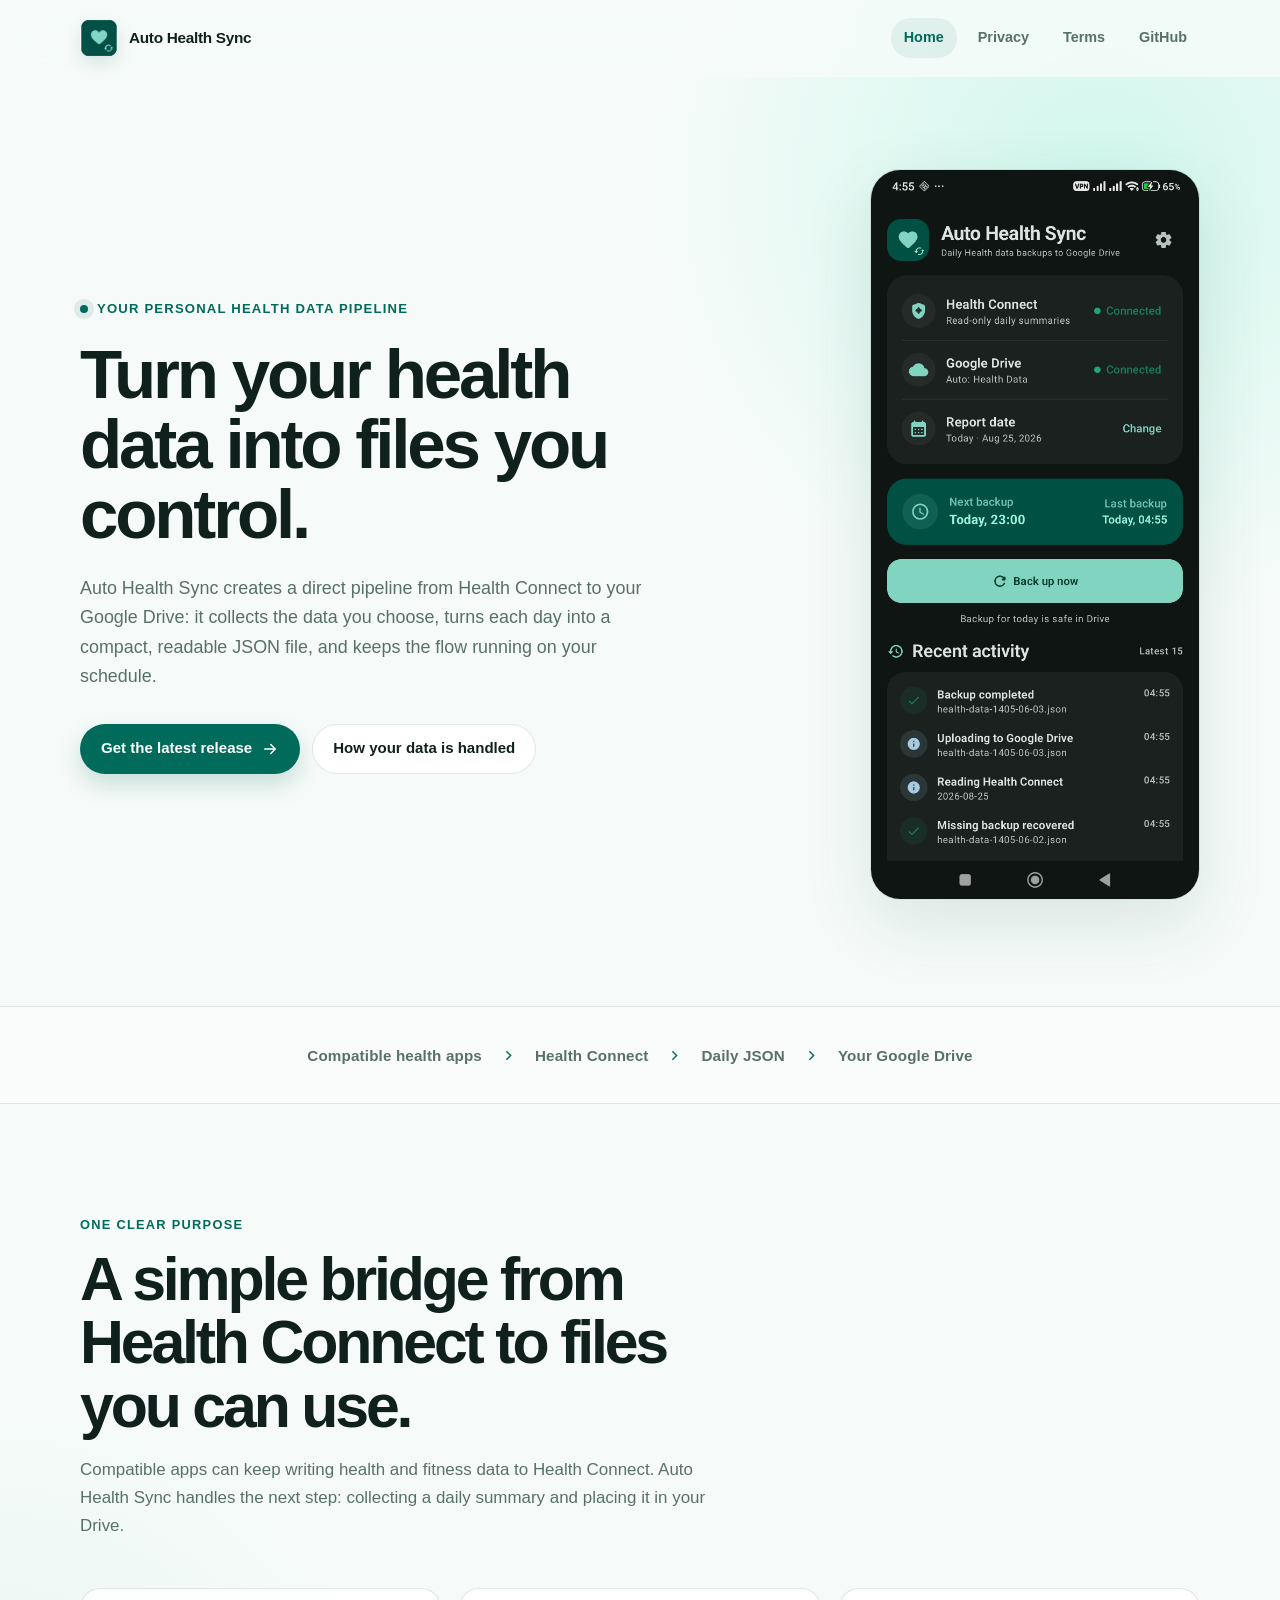
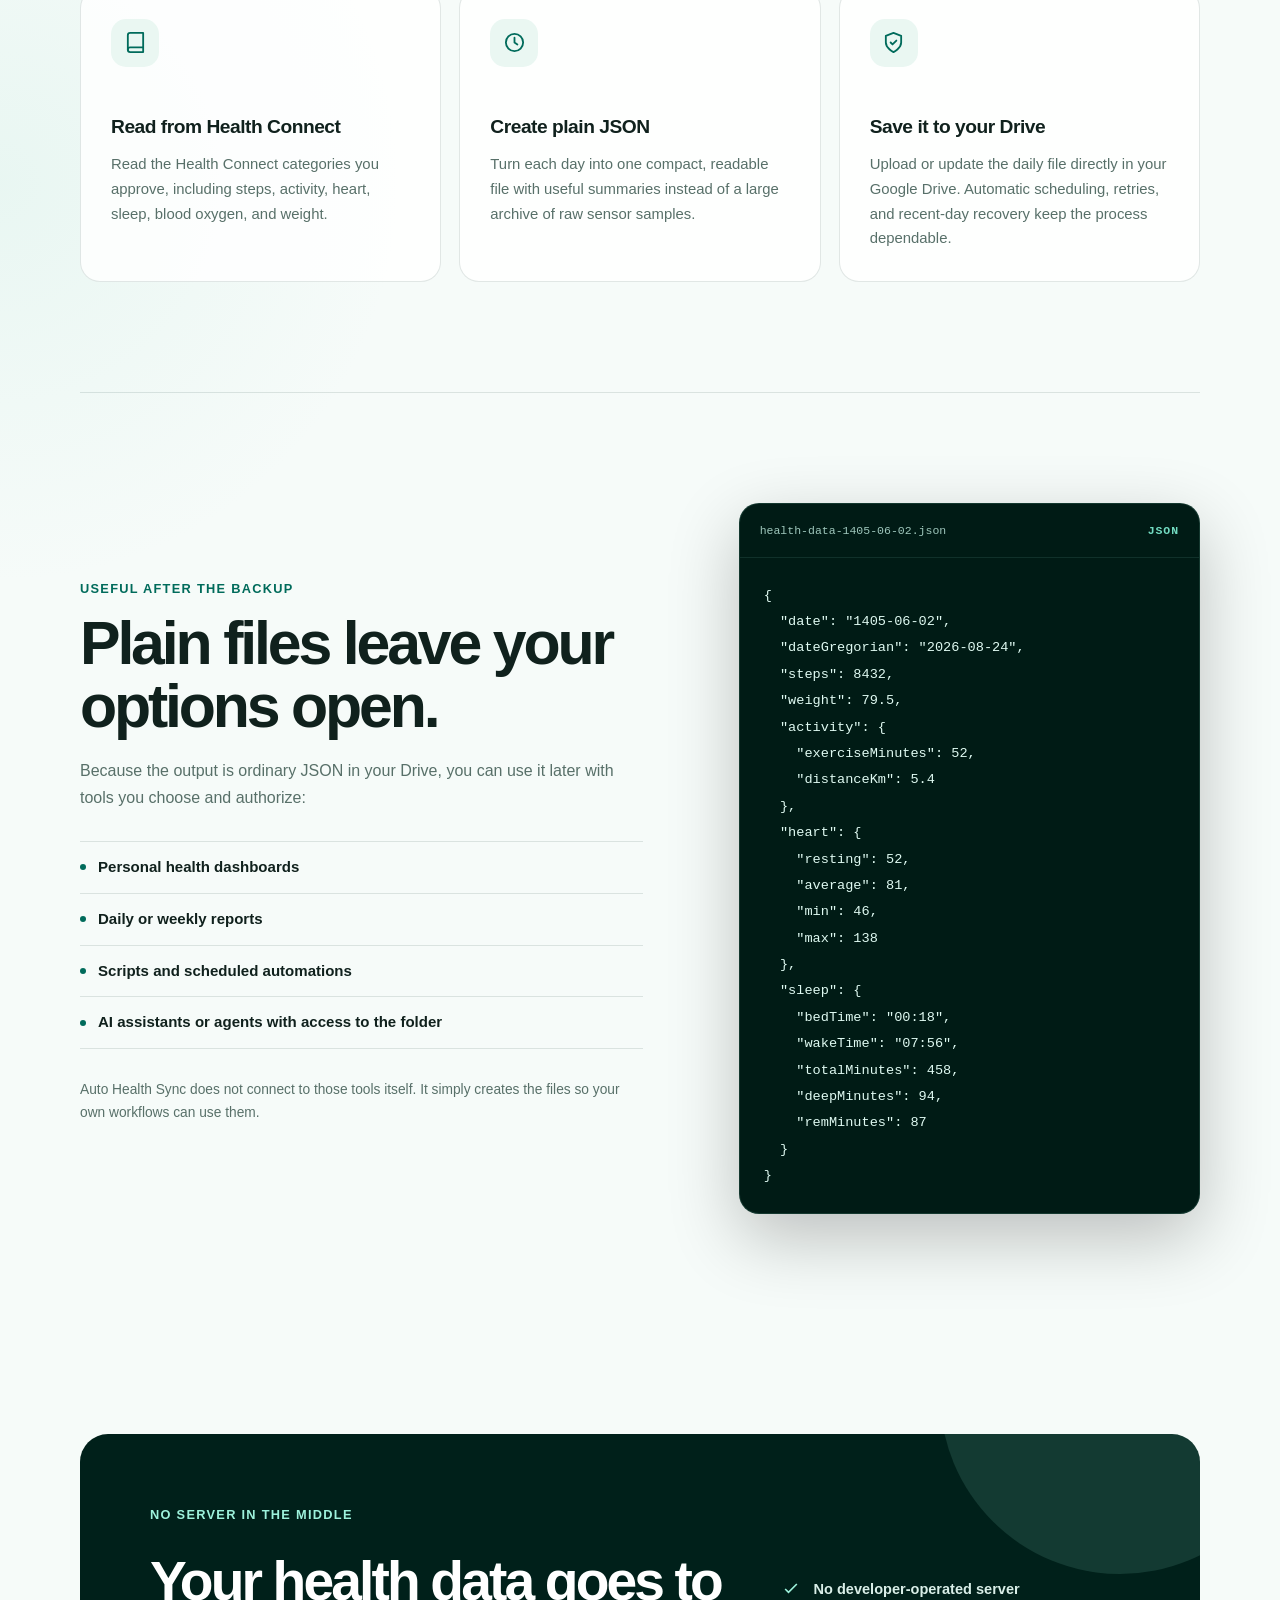
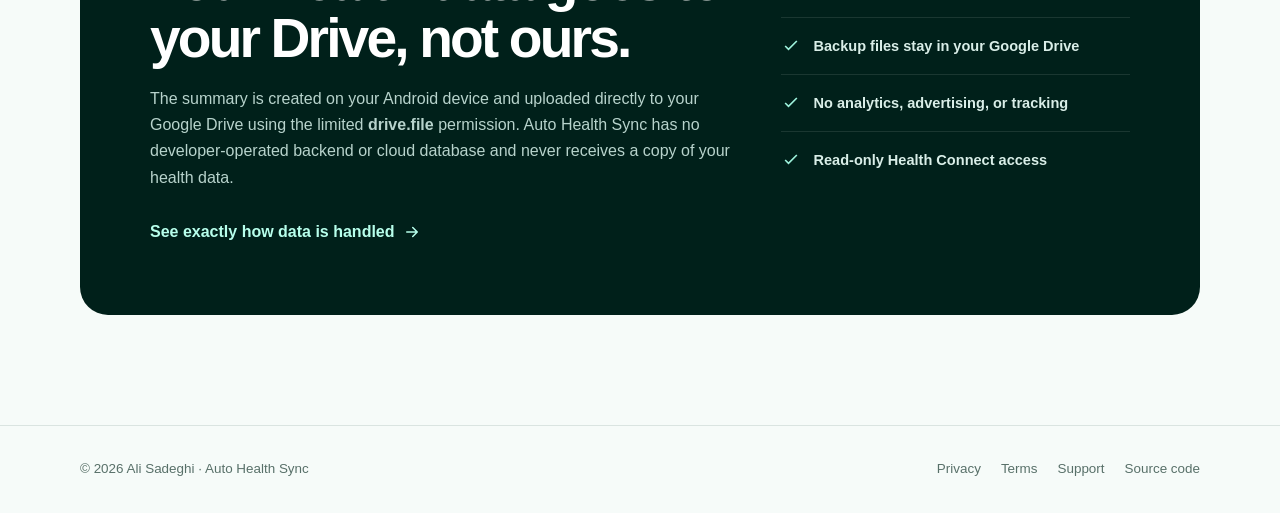
==== commit 47b347af: "docs: add intro animation for sections in pages, add gallery images" ====
--- a/docs/index.html
+++ b/docs/index.html
@@ -19,6 +19,7 @@
     <link rel="icon" href="./assets/app-icon.webp" type="image/webp">
     <link rel="stylesheet" href="./assets/styles.css">
     <link rel="describedby" href="/auto-health-sync/llms.txt">
+    <script src="./assets/home.js" defer></script>
     <script type="application/ld+json">
       {
         "@context": "https://schema.org",
@@ -30,6 +31,7 @@
             "description": "A personal health data pipeline that turns selected Health Connect data into daily JSON files in the user's Google Drive.",
             "url": "https://ali-sdg.is-a.dev/auto-health-sync/",
             "image": "https://ali-sdg.is-a.dev/auto-health-sync/assets/og-image.jpg",
+            "screenshot": "https://ali-sdg.is-a.dev/auto-health-sync/assets/gallery/app-screenshot-2.jpg",
             "operatingSystem": "Android",
             "applicationCategory": "HealthApplication",
             "author": {
@@ -94,19 +96,19 @@
         </div>
 
         <div class="screenshot-stage">
-          <!-- Screenshot placeholder: replace .screenshot-placeholder with a portrait PNG of the real app main screen showing Health Connect and Google Drive connected, Next Backup, Report date, Back up now, and Recent Activity. Prefer an uncropped 1080 × 2400 screenshot with no device mockup. -->
-          <div class="screenshot-placeholder" role="img" aria-label="Reserved space for a future screenshot of the app's main screen">
-            <div class="placeholder-content">
-              <span class="placeholder-mark" aria-hidden="true"></span>
-              <strong>App screenshot</strong>
-              <span>Main screen · portrait</span>
-            </div>
-          </div>
-          <!-- <p class="screenshot-caption">A real product screenshot will go here.</p> -->
-        </div>
-      </section>
-
-      <div class="pipeline" aria-label="Personal health data pipeline">
+          <img
+            class="app-screenshot"
+            src="./assets/gallery/app-screenshot-2.jpg"
+            alt="Auto Health Sync main screen showing connected Health Connect and Google Drive services, backup schedule, and recent activity"
+            width="1220"
+            height="2712"
+            decoding="async"
+            fetchpriority="high"
+          >
+        </div>
+      </section>
+
+      <div class="pipeline" data-reveal="compact" aria-label="Personal health data pipeline">
         <div class="pipeline-inner container">
           <span>Compatible health apps</span>
           <svg aria-hidden="true" viewBox="0 0 24 24" fill="none" stroke="currentColor" stroke-width="2"><path d="m9 18 6-6-6-6"/></svg>
@@ -118,7 +120,7 @@
         </div>
       </div>
 
-      <section class="section container" id="features">
+      <section class="section container" id="features" data-reveal>
         <p class="section-kicker">One clear purpose</p>
         <h2>A simple bridge from Health Connect to files you can use.</h2>
         <p class="section-lead">Compatible apps can keep writing health and fitness data to Health Connect. Auto Health Sync handles the next step: collecting a daily summary and placing it in your Drive.</p>
@@ -153,7 +155,7 @@
         </div>
       </section>
 
-      <section class="section utility-section container">
+      <section class="section utility-section container" data-reveal>
         <div class="utility-grid">
           <div class="utility-copy">
             <p class="section-kicker">Useful after the backup</p>
@@ -199,7 +201,7 @@
         </div>
       </section>
 
-      <section class="section container">
+      <section class="section container" data-reveal>
         <div class="privacy-callout">
           <div>
             <p class="section-kicker">No server in the middle</p>
--- a/docs/assets/styles.css
+++ b/docs/assets/styles.css
@@ -234,66 +234,14 @@
   margin-left: auto;
 }
 
-.screenshot-placeholder {
-  position: relative;
-  overflow: hidden;
-  display: grid;
+.app-screenshot {
+  display: block;
   width: min(100%, 330px);
-  aspect-ratio: 9 / 16;
+  height: auto;
   margin-left: auto;
-  border: 1px dashed rgba(0, 107, 91, 0.38);
+  border: 1px solid var(--line);
   border-radius: 30px;
-  background:
-    linear-gradient(145deg, rgba(157, 242, 220, 0.15), transparent 48%),
-    var(--surface);
   box-shadow: var(--shadow);
-  place-items: center;
-}
-
-.screenshot-placeholder::before,
-.screenshot-placeholder::after {
-  position: absolute;
-  right: 24px;
-  left: 24px;
-  height: 1px;
-  background: var(--line);
-  content: "";
-}
-
-.screenshot-placeholder::before {
-  top: 72px;
-}
-
-.screenshot-placeholder::after {
-  bottom: 72px;
-}
-
-.placeholder-content {
-  display: grid;
-  justify-items: center;
-  color: var(--muted);
-  gap: 7px;
-  text-align: center;
-}
-
-.placeholder-mark {
-  display: block;
-  width: 38px;
-  height: 48px;
-  margin-bottom: 7px;
-  border: 1.5px solid var(--primary);
-  border-radius: 8px;
-  opacity: 0.78;
-}
-
-.placeholder-content strong {
-  color: var(--text);
-  font-size: 0.95rem;
-  letter-spacing: -0.01em;
-}
-
-.placeholder-content span:last-child {
-  font-size: 0.76rem;
 }
 
 .screenshot-caption {
@@ -628,6 +576,7 @@
 }
 
 .updated {
+  display: inline-block;
   color: var(--muted);
   font-size: 0.82rem;
   font-weight: 650;
@@ -792,6 +741,108 @@
 
 .contact-card p {
   margin-bottom: 6px;
+}
+
+@media (prefers-reduced-motion: no-preference) {
+  @keyframes intro-rise {
+    from {
+      opacity: 0;
+      transform: translateY(14px);
+    }
+
+    to {
+      opacity: 1;
+      transform: translateY(0);
+    }
+  }
+
+  @keyframes intro-header {
+    from {
+      opacity: 0;
+      transform: translateY(-7px);
+    }
+
+    to {
+      opacity: 1;
+      transform: translateY(0);
+    }
+  }
+
+  @keyframes intro-screenshot {
+    from {
+      opacity: 0;
+      transform: translate3d(18px, 10px, 0) scale(0.985);
+    }
+
+    to {
+      opacity: 1;
+      transform: translate3d(0, 0, 0) scale(1);
+    }
+  }
+
+  .site-header {
+    animation: intro-header 480ms cubic-bezier(0.22, 1, 0.36, 1) both;
+  }
+
+  .hero-copy > .eyebrow,
+  .hero-copy > h1,
+  .hero-copy > p:not(.eyebrow),
+  .hero-copy > .actions,
+  .policy-hero > h1,
+  .policy-hero > p,
+  .policy-hero > .updated,
+  .quick-facts,
+  .policy-layout {
+    animation: intro-rise 680ms cubic-bezier(0.22, 1, 0.36, 1) both;
+  }
+
+  .hero-copy > .eyebrow {
+    animation-delay: 70ms;
+  }
+
+  .hero-copy > h1,
+  .policy-hero > h1 {
+    animation-delay: 130ms;
+  }
+
+  .hero-copy > p:not(.eyebrow),
+  .policy-hero > p {
+    animation-delay: 190ms;
+  }
+
+  .hero-copy > .actions,
+  .policy-hero > .updated {
+    animation-delay: 250ms;
+  }
+
+  .app-screenshot {
+    animation: intro-screenshot 780ms cubic-bezier(0.22, 1, 0.36, 1) 160ms both;
+  }
+
+  .quick-facts {
+    animation-delay: 300ms;
+  }
+
+  .policy-layout {
+    animation-delay: 370ms;
+  }
+
+  .reveal-ready [data-reveal] {
+    opacity: 0;
+    transform: translateY(26px);
+    transition:
+      opacity 820ms cubic-bezier(0.22, 1, 0.36, 1),
+      transform 820ms cubic-bezier(0.22, 1, 0.36, 1);
+  }
+
+  .reveal-ready [data-reveal="compact"] {
+    transform: translateY(14px);
+  }
+
+  .reveal-ready [data-reveal].is-visible {
+    opacity: 1;
+    transform: translateY(0);
+  }
 }
 
 @media (prefers-color-scheme: dark) {
@@ -833,13 +884,6 @@
     background: #9df2dc;
   }
 
-  .screenshot-placeholder {
-    border-color: rgba(114, 220, 194, 0.3);
-    background:
-      linear-gradient(145deg, rgba(25, 99, 80, 0.18), transparent 48%),
-      rgba(8, 30, 24, 0.72);
-  }
-
   .pipeline {
     background: rgba(14, 51, 41, 0.18);
   }
@@ -874,7 +918,7 @@
     margin-inline: auto;
   }
 
-  .screenshot-placeholder,
+  .app-screenshot,
   .screenshot-caption {
     margin-inline: auto;
   }
@@ -1045,6 +1089,8 @@
   *,
   *::before,
   *::after {
+    animation-duration: 0.01ms !important;
+    animation-iteration-count: 1 !important;
     scroll-behavior: auto !important;
     transition-duration: 0.01ms !important;
   }
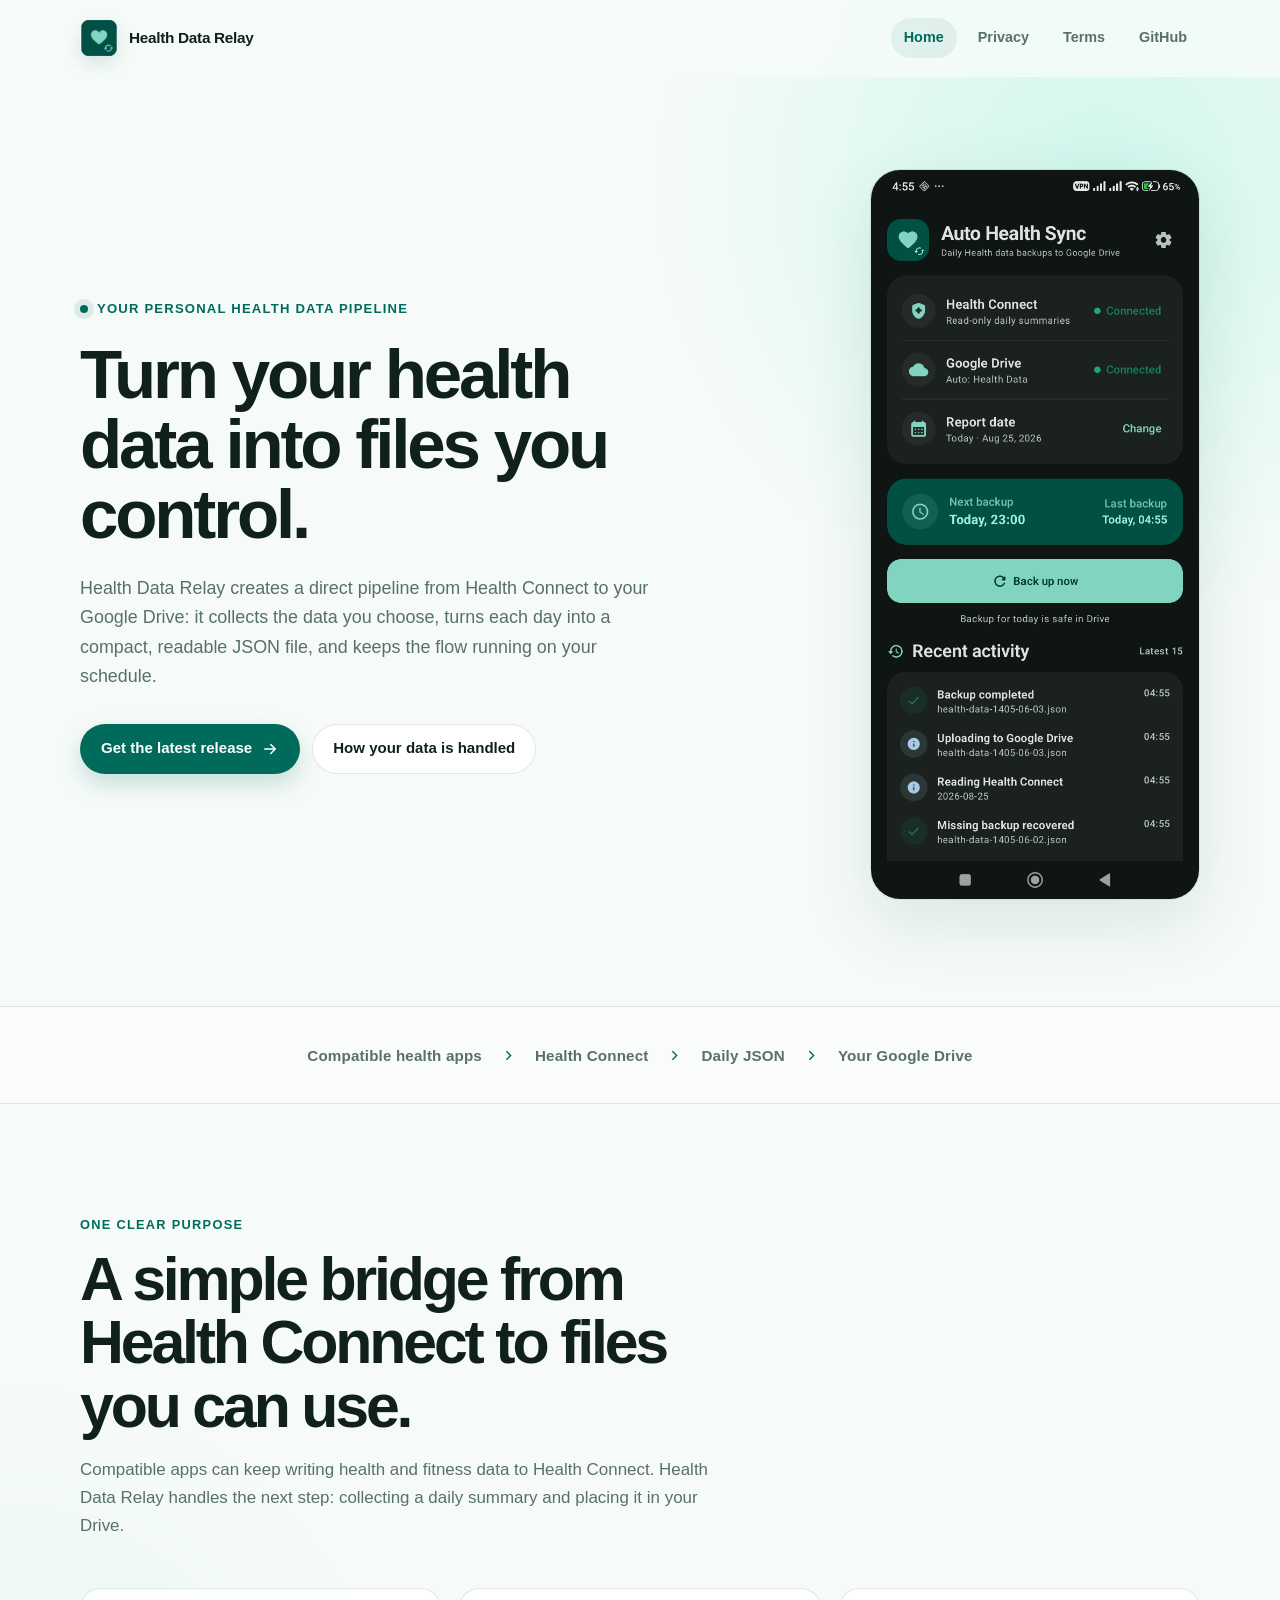
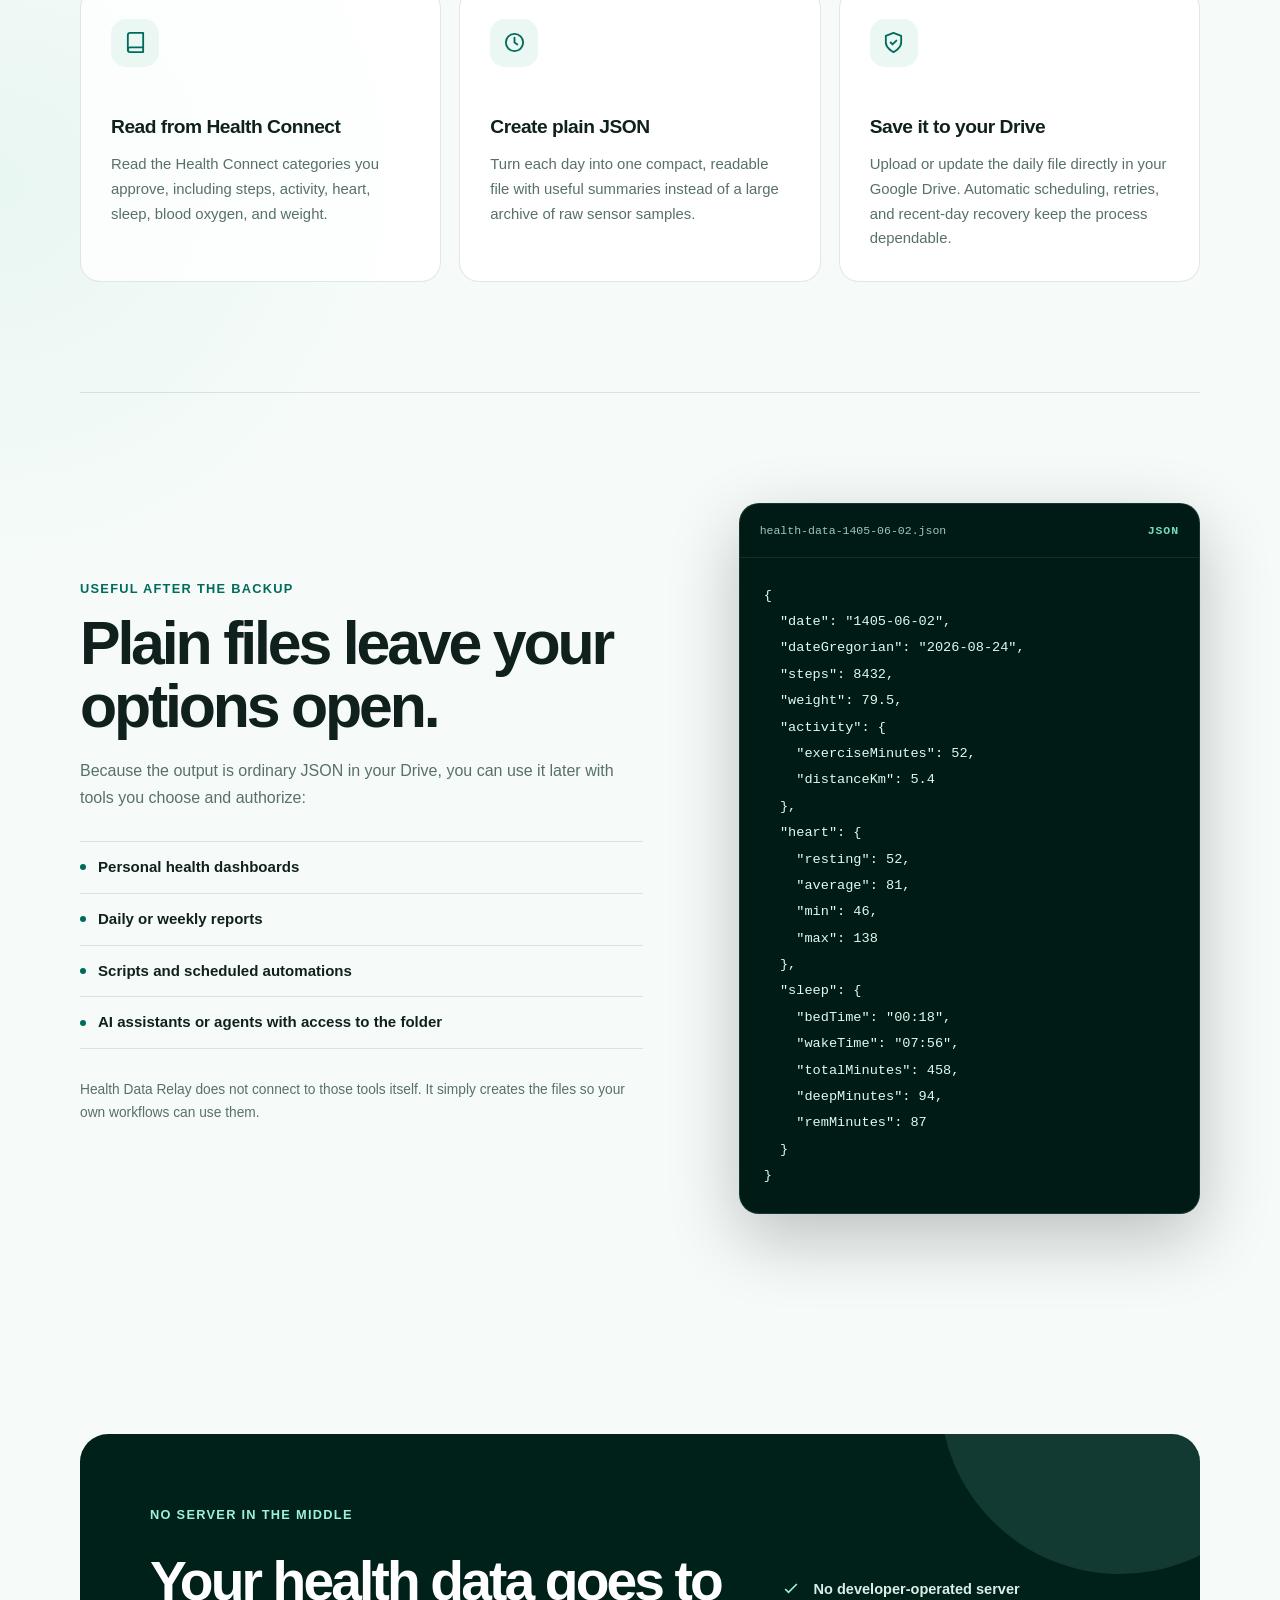
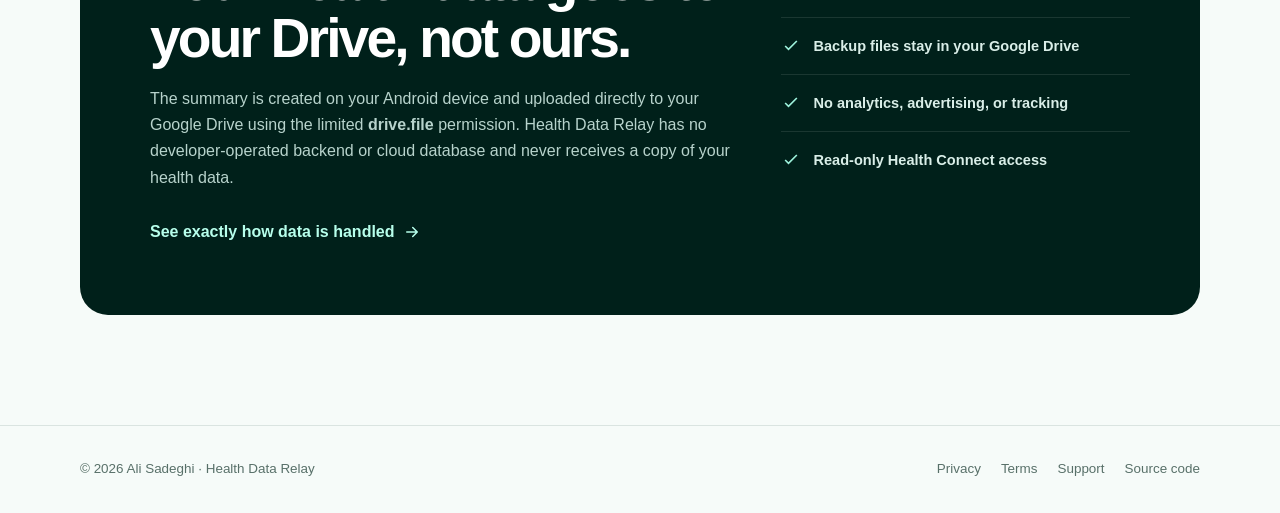
==== commit ea38d585: "fix(brand): rename app to Health Data Relay" ====
--- a/docs/index.html
+++ b/docs/index.html
@@ -4,9 +4,9 @@
     <meta charset="utf-8">
     <meta name="viewport" content="width=device-width, initial-scale=1">
     <meta name="theme-color" content="#006b5b">
-    <meta name="description" content="Auto Health Sync is a personal health data pipeline that turns selected Health Connect data into daily JSON files in your Google Drive.">
-    <meta property="og:title" content="Auto Health Sync">
-    <meta property="og:site_name" content="Auto Health Sync">
+    <meta name="description" content="Health Data Relay is a personal health data pipeline that turns selected Health Connect data into daily JSON files in your Google Drive.">
+    <meta property="og:title" content="Health Data Relay">
+    <meta property="og:site_name" content="Health Data Relay">
     <meta property="og:description" content="A personal health data pipeline from Health Connect to daily JSON files in your Google Drive.">
     <meta property="og:type" content="website">
     <meta property="og:url" content="https://ali-sdg.is-a.dev/auto-health-sync/">
@@ -14,7 +14,7 @@
     <meta property="og:image:type" content="image/jpeg">
     <meta property="og:image:width" content="1200">
     <meta property="og:image:height" content="630">
-    <meta property="og:image:alt" content="Auto Health Sync personal health data pipeline">
+    <meta property="og:image:alt" content="Health Data Relay personal health data pipeline">
     <link rel="canonical" href="https://ali-sdg.is-a.dev/auto-health-sync/">
     <link rel="icon" href="./assets/app-icon.webp" type="image/webp">
     <link rel="stylesheet" href="./assets/styles.css">
@@ -27,7 +27,7 @@
           {
             "@type": "MobileApplication",
             "@id": "https://ali-sdg.is-a.dev/auto-health-sync/#app",
-            "name": "Auto Health Sync",
+            "name": "Health Data Relay",
             "description": "A personal health data pipeline that turns selected Health Connect data into daily JSON files in the user's Google Drive.",
             "url": "https://ali-sdg.is-a.dev/auto-health-sync/",
             "image": "https://ali-sdg.is-a.dev/auto-health-sync/assets/og-image.jpg",
@@ -50,7 +50,7 @@
           },
           {
             "@type": "SoftwareSourceCode",
-            "name": "Auto Health Sync source code",
+            "name": "Health Data Relay source code",
             "codeRepository": "https://github.com/Ali-Sdg90/auto-health-sync",
             "programmingLanguage": "Kotlin",
             "targetProduct": {
@@ -60,14 +60,14 @@
         ]
       }
     </script>
-    <title>Auto Health Sync · Personal Health Data Pipeline</title>
+    <title>Health Data Relay · Personal Health Data Pipeline</title>
   </head>
   <body>
     <header class="site-header">
       <nav class="nav" aria-label="Main navigation">
-        <a class="brand" href="./" aria-label="Auto Health Sync home">
+        <a class="brand" href="./" aria-label="Health Data Relay home">
           <img src="./assets/app-icon.webp" alt="" width="38" height="38">
-          <span>Auto Health Sync</span>
+          <span>Health Data Relay</span>
         </a>
         <div class="nav-links">
           <a href="./" aria-current="page">Home</a>
@@ -83,7 +83,7 @@
         <div class="hero-copy">
           <p class="eyebrow">Your personal health data pipeline</p>
           <h1>Turn your health data into files you control.</h1>
-          <p>Auto Health Sync creates a direct pipeline from Health Connect to your Google Drive: it collects the data you choose, turns each day into a compact, readable JSON file, and keeps the flow running on your schedule.</p>
+          <p>Health Data Relay creates a direct pipeline from Health Connect to your Google Drive: it collects the data you choose, turns each day into a compact, readable JSON file, and keeps the flow running on your schedule.</p>
           <div class="actions">
             <a class="button button-primary" href="https://github.com/Ali-Sdg90/auto-health-sync/releases/latest">
               Get the latest release
@@ -99,7 +99,7 @@
           <img
             class="app-screenshot"
             src="./assets/gallery/app-screenshot-2.jpg"
-            alt="Auto Health Sync main screen showing connected Health Connect and Google Drive services, backup schedule, and recent activity"
+            alt="Health Data Relay main screen showing connected Health Connect and Google Drive services, backup schedule, and recent activity"
             width="1220"
             height="2712"
             decoding="async"
@@ -123,7 +123,7 @@
       <section class="section container" id="features" data-reveal>
         <p class="section-kicker">One clear purpose</p>
         <h2>A simple bridge from Health Connect to files you can use.</h2>
-        <p class="section-lead">Compatible apps can keep writing health and fitness data to Health Connect. Auto Health Sync handles the next step: collecting a daily summary and placing it in your Drive.</p>
+        <p class="section-lead">Compatible apps can keep writing health and fitness data to Health Connect. Health Data Relay handles the next step: collecting a daily summary and placing it in your Drive.</p>
         <div class="feature-grid">
           <article class="feature-card">
             <span class="feature-card-icon">
@@ -167,7 +167,7 @@
               <li>Scripts and scheduled automations</li>
               <li>AI assistants or agents with access to the folder</li>
             </ul>
-            <p class="utility-note">Auto Health Sync does not connect to those tools itself. It simply creates the files so your own workflows can use them.</p>
+            <p class="utility-note">Health Data Relay does not connect to those tools itself. It simply creates the files so your own workflows can use them.</p>
           </div>
           <div class="json-window" aria-label="Example of a daily JSON backup">
             <div class="json-window-header">
@@ -206,7 +206,7 @@
           <div>
             <p class="section-kicker">No server in the middle</p>
             <h2>Your health data goes to your Drive, not ours.</h2>
-            <p>The summary is created on your Android device and uploaded directly to your Google Drive using the limited <strong>drive.file</strong> permission. Auto Health Sync has no developer-operated backend or cloud database and never receives a copy of your health data.</p>
+            <p>The summary is created on your Android device and uploaded directly to your Google Drive using the limited <strong>drive.file</strong> permission. Health Data Relay has no developer-operated backend or cloud database and never receives a copy of your health data.</p>
             <a class="text-link" href="./privacy/">
               See exactly how data is handled
               <svg aria-hidden="true" viewBox="0 0 24 24" fill="none" stroke="currentColor" stroke-width="2" stroke-linecap="round" stroke-linejoin="round">
@@ -238,7 +238,7 @@
 
     <footer class="site-footer">
       <div class="footer-inner container">
-        <span>© 2026 Ali Sadeghi · Auto Health Sync</span>
+        <span>© 2026 Ali Sadeghi · Health Data Relay</span>
         <div class="footer-links">
           <a href="./privacy/">Privacy</a>
           <a href="./terms/">Terms</a>
